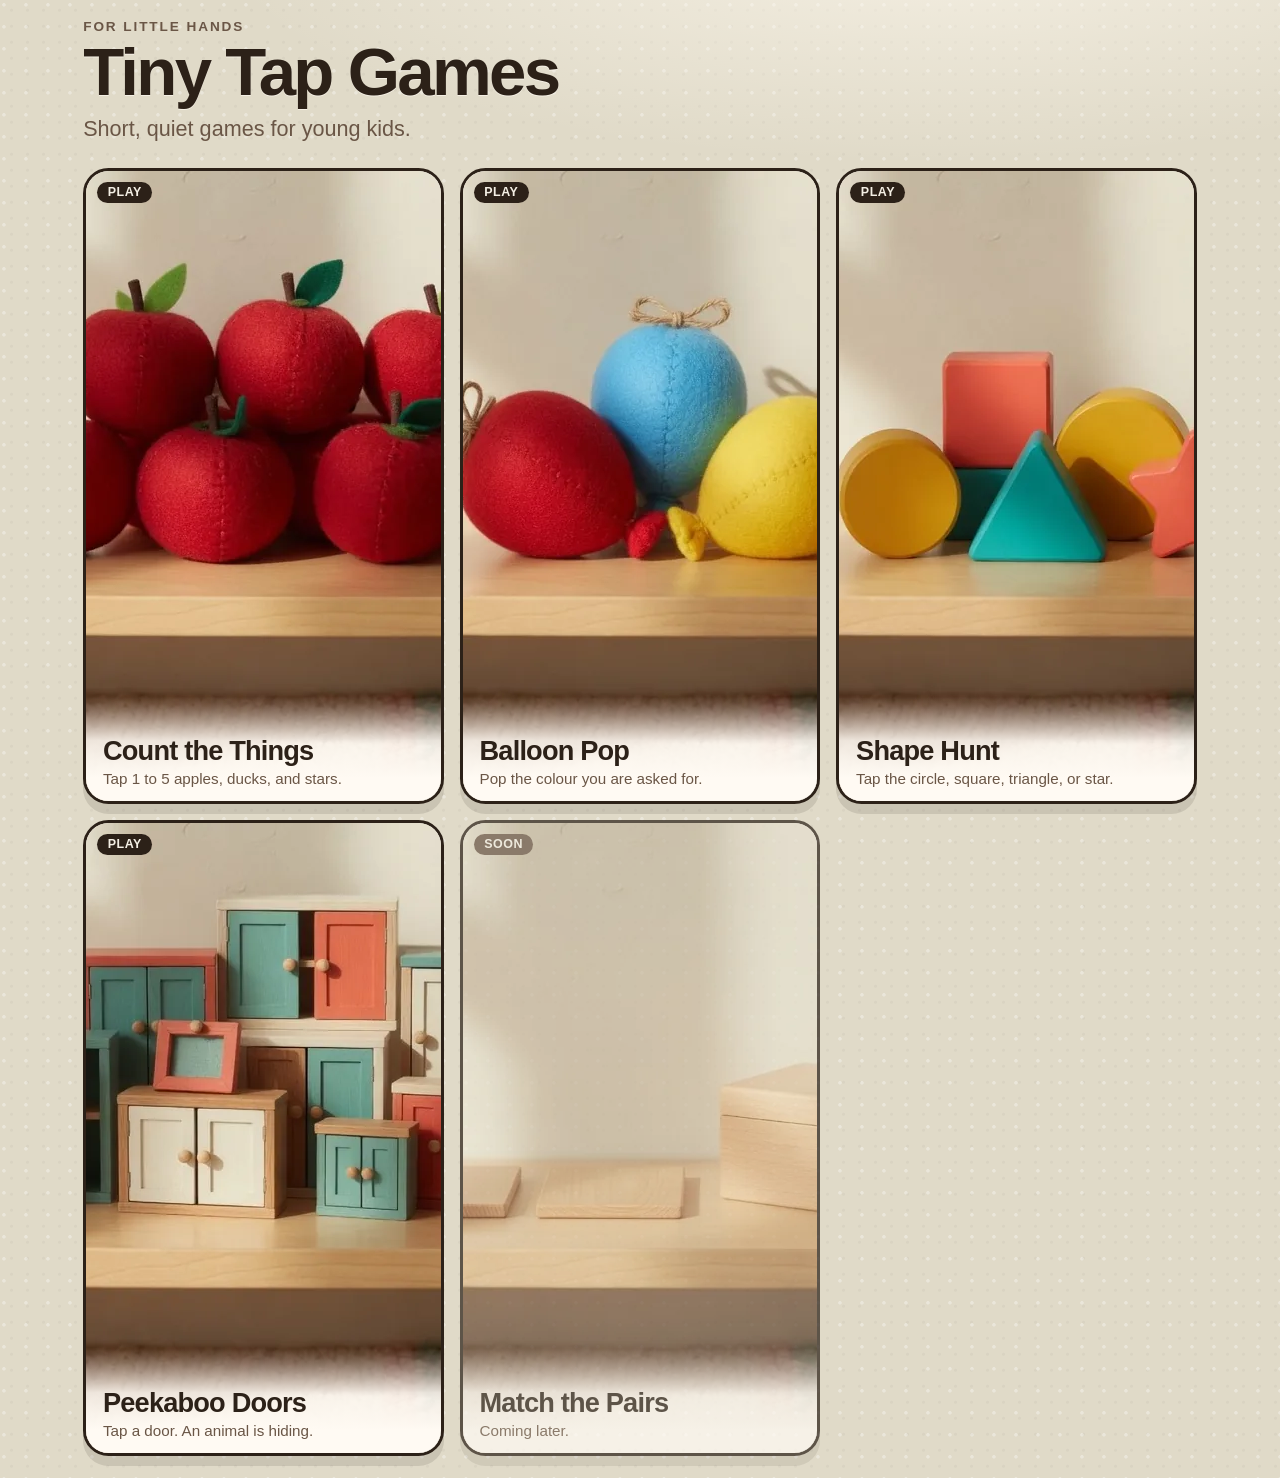
==== index.html @ 8a9aa714 "Give the home screen a felt-and-wood shelf look. Game cards use generated toy photos with HTML title" ====
<!DOCTYPE html>
<html lang="en">
  <head>
    <meta charset="utf-8" />
    <meta
      name="viewport"
      content="width=device-width, initial-scale=1, viewport-fit=cover"
    />
    <meta name="theme-color" content="#e25b3a" />
    <meta name="apple-mobile-web-app-capable" content="yes" />
    <meta name="mobile-web-app-capable" content="yes" />
    <meta name="apple-mobile-web-app-title" content="Tiny Tap" />
    <meta
      name="description"
      content="Tiny Tap Games: simple educational tap games for little hands."
    />
    <title>Tiny Tap Games</title>
    <link rel="icon" href="assets/favicon.svg" type="image/svg+xml" />
    <link rel="manifest" href="manifest.json" />
    <link rel="stylesheet" href="css/app.css" />
  </head>
  <body class="home">
    <main class="page">
      <header class="home-head">
        <p class="kicker">For little hands</p>
        <h1 class="site-title">Tiny Tap Games</h1>
        <p class="lede">
          Short, quiet games for young kids.
        </p>
      </header>

      <section class="shelf" aria-label="Games">
        <div class="game-grid">
          <a class="game-card playable" href="games/count/">
            <span class="badge">Play</span>
            <img class="card-photo" src="assets/home/count.webp" alt="" width="840" height="630" />
            <div class="card-copy">
              <h2>Count the Things</h2>
              <p>Tap 1 to 5 apples, ducks, and stars.</p>
            </div>
          </a>

          <a class="game-card playable" href="games/balloon/">
            <span class="badge">Play</span>
            <img class="card-photo" src="assets/home/balloon.webp" alt="" width="840" height="630" />
            <div class="card-copy">
              <h2>Balloon Pop</h2>
              <p>Pop the colour you are asked for.</p>
            </div>
          </a>

          <a class="game-card playable" href="games/shapes/">
            <span class="badge">Play</span>
            <img class="card-photo" src="assets/home/shapes.webp" alt="" width="840" height="630" />
            <div class="card-copy">
              <h2>Shape Hunt</h2>
              <p>Tap the circle, square, triangle, or star.</p>
            </div>
          </a>

          <a class="game-card playable" href="games/peekaboo/">
            <span class="badge">Play</span>
            <img class="card-photo" src="assets/home/peekaboo.webp" alt="" width="840" height="630" />
            <div class="card-copy">
              <h2>Peekaboo Doors</h2>
              <p>Tap a door. An animal is hiding.</p>
            </div>
          </a>

          <div class="game-card soon" aria-disabled="true">
            <span class="badge soon">Soon</span>
            <img class="card-photo" src="assets/home/match.webp" alt="" width="840" height="630" />
            <div class="card-copy">
              <h2>Match the Pairs</h2>
              <p>Coming later.</p>
            </div>
          </div>
        </div>
      </section>
    </main>
    <script src="js/tablet.js"></script>
  </body>
</html>
---- css/app.css ----
:root {
  --paper: #f4efe4;
  --paper-deep: #e7dcc8;
  --ink: #2c2118;
  --ink-soft: #6a5646;
  --brick: #e25b3a;
  --brick-deep: #c4472b;
  --teal: #1f9a8a;
  --mustard: #e8b931;
  --sky: #5ea9d6;
  --leaf: #6aab4d;
  --white: #fffaf3;
  --shadow: 0 10px 0 rgba(44, 33, 24, 0.12);
  --radius: 1.6rem;
  --tap: 7.5rem;
  --safe-top: env(safe-area-inset-top, 0px);
  --safe-right: env(safe-area-inset-right, 0px);
  --safe-bottom: env(safe-area-inset-bottom, 0px);
  --safe-left: env(safe-area-inset-left, 0px);
}

*,
*::before,
*::after {
  box-sizing: border-box;
}

html {
  height: 100%;
}

body {
  margin: 0;
  min-height: 100%;
  min-height: 100dvh;
  color: var(--ink);
  font-family: "Avenir Next", "Segoe UI Rounded", "Trebuchet MS", "Segoe UI", sans-serif;
  background-color: var(--paper);
  background-image:
    radial-gradient(circle at 18% 22%, rgba(255, 255, 255, 0.45) 0 1.5px, transparent 2.2px),
    radial-gradient(circle at 72% 64%, rgba(44, 33, 24, 0.045) 0 1.2px, transparent 2px);
  background-size: 22px 22px, 16px 16px;
  overflow-x: hidden;
  overflow-y: auto;
  -webkit-user-select: none;
  user-select: none;
  -webkit-tap-highlight-color: transparent;
  touch-action: manipulation;
  overscroll-behavior: none;
}

body:has(.game-shell) {
  height: 100%;
  overflow: hidden;
}

img,
svg {
  -webkit-user-drag: none;
  pointer-events: none;
}

a,
button {
  font: inherit;
  color: inherit;
  touch-action: manipulation;
}

.page {
  min-height: 100dvh;
  padding:
    calc(1.2rem + var(--safe-top))
    calc(1.2rem + var(--safe-right))
    calc(1.4rem + var(--safe-bottom))
    calc(1.2rem + var(--safe-left));
}

main.page {
  max-width: 72rem;
  margin: 0 auto;
}

.kicker {
  margin: 0;
  letter-spacing: 0.14em;
  text-transform: uppercase;
  font-size: 0.85rem;
  font-weight: 700;
  color: var(--ink-soft);
}

.site-title {
  margin: 0.35rem 0 0;
  font-size: clamp(2.2rem, 8vw, 4.2rem);
  line-height: 0.95;
  letter-spacing: -0.04em;
}

.lede {
  margin: 0.8rem 0 0;
  max-width: 28rem;
  font-size: clamp(1.05rem, 3vw, 1.35rem);
  color: var(--ink-soft);
}

.game-grid {
  display: grid;
  grid-template-columns: repeat(auto-fill, minmax(min(100%, 17.5rem), 1fr));
  gap: 1rem;
  margin-top: 1.6rem;
}

@media (min-width: 960px) {
  .game-grid {
    grid-template-columns: repeat(3, 1fr);
  }
}

.game-card {
  display: flex;
  flex-direction: column;
  min-height: 11.5rem;
  padding: 1.2rem;
  border: 3px solid var(--ink);
  border-radius: var(--radius);
  background: var(--white);
  box-shadow: var(--shadow);
  text-decoration: none;
}

.game-card-top {
  display: flex;
  align-items: flex-start;
  justify-content: space-between;
  gap: 0.75rem;
}

.game-card.playable {
  background: linear-gradient(180deg, #fffaf3 0%, #ffe7c2 100%);
}

.game-card.playable.sky-card {
  background: linear-gradient(180deg, #fffaf3 0%, #c5e9f8 100%);
}

.game-card.soon {
  opacity: 0.72;
}

.game-card h2 {
  margin: 0.4rem 0 0;
  font-size: 1.8rem;
  letter-spacing: -0.03em;
}

.game-card p {
  margin: 0.45rem 0 0;
  color: var(--ink-soft);
}

.badge {
  display: inline-flex;
  align-items: center;
  width: fit-content;
  padding: 0.2rem 0.65rem;
  border-radius: 999px;
  background: var(--ink);
  color: var(--paper);
  font-size: 0.78rem;
  font-weight: 800;
  letter-spacing: 0.04em;
  text-transform: uppercase;
}

.badge.soon {
  background: var(--ink-soft);
}

.thumb {
  width: 4.4rem;
  height: 4.4rem;
  margin-left: auto;
}

.game-shell {
  display: grid;
  grid-template-rows: auto minmax(0, 1fr);
  width: 100%;
  height: 100vh;
  height: 100dvh;
  max-height: 100dvh;
  overflow: hidden;
  gap: 0.6rem;
}

.topbar {
  display: flex;
  align-items: center;
  gap: 0.6rem;
  min-width: 0;
}

.icon-btn {
  display: grid;
  place-items: center;
  width: 3.2rem;
  height: 3.2rem;
  flex: 0 0 auto;
  border: 3px solid var(--ink);
  border-radius: 1.1rem;
  background: var(--white);
  box-shadow: 0 5px 0 rgba(44, 33, 24, 0.12);
  text-decoration: none;
}

@media (min-width: 640px) {
  .icon-btn {
    width: 3.4rem;
    height: 3.4rem;
  }
}

.prompt {
  flex: 1;
  min-width: 0;
}

.prompt h1 {
  margin: 0;
  font-size: clamp(1.15rem, 3.8vw, 2.2rem);
  line-height: 1.15;
}

.count-pill {
  display: grid;
  place-items: center;
  flex: 0 0 auto;
  min-width: 3.6rem;
  width: 3.6rem;
  height: 3.6rem;
  padding: 0;
  border: 3px solid var(--ink);
  border-radius: 1.15rem;
  background: var(--mustard);
  font-size: 1.8rem;
  font-weight: 800;
}

@media (min-width: 640px) {
  .count-pill {
    min-width: 4.2rem;
    width: 4.2rem;
    height: 4.2rem;
    border-radius: 1.3rem;
    font-size: 2.2rem;
  }
}

.playfield {
  position: relative;
  display: flex;
  flex-wrap: wrap;
  justify-content: center;
  align-content: center;
  align-items: center;
  gap: clamp(0.35rem, 2cqi, 1.4rem);
  min-height: 0;
  padding: clamp(0.45rem, 2cqi, 1rem);
  border: 3px dashed color-mix(in srgb, var(--ink) 45%, transparent);
  border-radius: calc(var(--radius) + 0.4rem);
  background:
    linear-gradient(180deg, color-mix(in srgb, var(--leaf) 18%, var(--paper)) 0%, var(--paper-deep) 100%);
  overflow: hidden;
  container-type: size;
}

.item {
  position: relative;
  width: min(11.5rem, 42vw, 30vh);
  height: min(11.5rem, 42vw, 30vh);
  flex: 0 0 auto;
  border: 0;
  padding: 0;
  background: transparent;
  filter: drop-shadow(0 8px 0 rgba(44, 33, 24, 0.08));
  transform: rotate(var(--tilt, 0deg));
  transition: transform 140ms ease;
}

.item:active {
  transform: rotate(var(--tilt, 0deg)) scale(0.92);
}

@supports (width: 1cqi) {
  .item {
    width: min(12rem, 46cqi, 46cqb);
    height: min(12rem, 46cqi, 46cqb);
  }

  .playfield[data-count="3"] .item {
    width: min(10.5rem, 30cqi, 42cqb);
    height: min(10.5rem, 30cqi, 42cqb);
  }

  .playfield[data-count="4"] .item {
    width: min(10rem, 40cqi, 42cqb);
    height: min(10rem, 40cqi, 42cqb);
  }

  .playfield[data-count="5"] .item {
    width: min(9rem, 36cqi, 28cqb);
    height: min(9rem, 36cqi, 28cqb);
  }
}

.item.counted {
  cursor: default;
}

.item .art {
  width: 100%;
  height: 100%;
}

.item .num {
  position: absolute;
  right: -0.15rem;
  top: -0.2rem;
  display: grid;
  place-items: center;
  width: 2.1rem;
  height: 2.1rem;
  border: 3px solid var(--ink);
  border-radius: 50%;
  background: var(--mustard);
  font-size: 1.15rem;
  font-weight: 800;
  opacity: 0;
  transform: scale(0.4);
}

.item.counted .num {
  opacity: 1;
  transform: scale(1);
  transition: transform 180ms cubic-bezier(0.2, 1.4, 0.3, 1);
}

.item.pop .art {
  animation: pop 420ms cubic-bezier(0.2, 1.4, 0.3, 1);
}

@keyframes pop {
  0% { transform: scale(1); }
  35% { transform: scale(1.18) rotate(-6deg); }
  100% { transform: scale(1) rotate(0deg); }
}

.celebrate {
  position: absolute;
  inset: 0;
  z-index: 3;
  display: none;
  place-items: center;
  padding: clamp(0.4rem, 2cqi, 1rem);
  background: color-mix(in srgb, var(--paper) 82%, transparent);
  backdrop-filter: blur(4px);
}

.celebrate.show {
  display: grid;
}

.celebrate-card {
  display: grid;
  justify-items: center;
  gap: 0.15rem;
  width: min(22rem, 92%);
  max-height: 96%;
  padding: clamp(0.7rem, 2.4vh, 1.4rem) 1rem 1rem;
  overflow: auto;
  border: 3px solid var(--ink);
  border-radius: var(--radius);
  background: var(--white);
  box-shadow: var(--shadow);
  text-align: center;
}

.celebrate-card .giant {
  font-size: clamp(3.2rem, 18vh, 8rem);
  line-height: 0.85;
  letter-spacing: -0.06em;
}

.celebrate-card .word {
  font-size: clamp(1.35rem, 5vh, 2.6rem);
  text-transform: uppercase;
  letter-spacing: 0.08em;
  color: var(--brick);
}

.celebrate-card .caption {
  margin: 0.25rem 0 0.7rem;
  color: var(--ink-soft);
  font-size: clamp(0.95rem, 2.4vh, 1.15rem);
}

.next-btn {
  width: 100%;
  min-height: 3.2rem;
  border: 3px solid var(--ink);
  border-radius: 1.2rem;
  background: var(--teal);
  color: var(--white);
  font-size: 1.35rem;
  font-weight: 800;
  box-shadow: 0 6px 0 var(--ink);
}

.next-btn:active {
  transform: translateY(3px);
  box-shadow: 0 3px 0 var(--ink);
}

.visually-hidden {
  position: absolute;
  width: 1px;
  height: 1px;
  overflow: hidden;
  clip: rect(0 0 0 0);
}

.playfield.sky {
  background: linear-gradient(180deg, #9fd6f0 0%, #e7f3b8 100%);
  border-style: solid;
  border-color: color-mix(in srgb, var(--ink) 28%, transparent);
}

.color-word {
  color: var(--prompt-color, var(--brick));
}

.swatch-pill {
  background: var(--pill, var(--mustard));
  color: var(--pill-ink, var(--ink));
}

.balloon {
  position: absolute;
  left: var(--x);
  bottom: var(--y);
  z-index: 1;
  width: min(7.8rem, 28vw, 26vh);
  height: min(10.6rem, 38vw, 36vh);
  border: 0;
  padding: 0;
  background: transparent;
  filter: drop-shadow(0 10px 0 rgba(44, 33, 24, 0.08));
  animation: bob var(--bob, 3.6s) ease-in-out infinite;
  transform-origin: 50% 80%;
}

@supports (width: 1cqi) {
  .balloon {
    width: min(8.2rem, 26cqi, 34cqb);
    height: min(11rem, 34cqi, 46cqb);
  }
}

.balloon .art {
  width: 100%;
  height: 100%;
}

.balloon.wobble {
  animation: wobble 420ms ease;
}

.balloon.burst {
  pointer-events: none;
  animation: burst 380ms ease-out forwards;
}

@keyframes bob {
  0%,
  100% { transform: translate(0, 0) rotate(var(--tilt, 0deg)); }
  50% { transform: translate(var(--drift, 8px), -16px) rotate(calc(var(--tilt, 0deg) + 5deg)); }
}

@keyframes wobble {
  0%,
  100% { transform: translateX(0) rotate(var(--tilt, 0deg)); }
  25% { transform: translateX(-10px) rotate(-8deg); }
  75% { transform: translateX(10px) rotate(8deg); }
}

@keyframes burst {
  0% { transform: scale(1) rotate(var(--tilt, 0deg)); opacity: 1; }
  35% { transform: scale(1.22) rotate(var(--tilt, 0deg)); opacity: 1; }
  100% { transform: scale(0.15) rotate(18deg); opacity: 0; }
}

.giant-balloon {
  width: min(8.5rem, 28vw, 18vh);
  height: min(11rem, 36vw, 24vh);
}

.giant-balloon .art {
  width: 100%;
  height: 100%;
}

@media (min-width: 800px) and (min-height: 560px) {
  .balloon {
    width: min(9.2rem, 18vw, 32vh);
    height: min(12.4rem, 24vw, 42vh);
  }
}

@media (max-width: 720px), (max-height: 520px) {
  .playfield.sky {
    display: flex;
  }

  .balloon {
    position: relative;
    left: auto;
    bottom: auto;
    width: min(6.4rem, 28vw, 34vh);
    height: min(8.6rem, 38vw, 46vh);
  }

  @supports (width: 1cqi) {
    .balloon {
      width: min(6.8rem, 28cqi, 36cqb);
      height: min(9.2rem, 38cqi, 48cqb);
    }
  }
}

.game-card.playable.shape-card {
  background: linear-gradient(180deg, #fffaf3 0%, #e4d7f4 100%);
}

.game-card.playable.peek-card {
  background: linear-gradient(180deg, #fffaf3 0%, #f8d5c4 100%);
}

.swatch-pill .art {
  width: 2.2rem;
  height: 2.2rem;
}

@media (min-width: 640px) {
  .swatch-pill .art {
    width: 3.1rem;
    height: 3.1rem;
  }
}

.item.wobble {
  animation: wobble 420ms ease;
}

.item.found .art {
  animation: pop 420ms cubic-bezier(0.2, 1.4, 0.3, 1);
}

.giant-shape {
  width: min(8.5rem, 28vw, 18vh);
  height: min(8.5rem, 28vw, 18vh);
}

.giant-shape .art {
  width: 100%;
  height: 100%;
}

.playfield.room {
  background:
    linear-gradient(180deg, #f3c9a4 0 58%, #c9966c 58% 100%);
  border-style: solid;
  border-color: color-mix(in srgb, var(--ink) 28%, transparent);
  align-content: stretch;
}

.door-row {
  display: flex;
  justify-content: center;
  align-items: flex-end;
  gap: clamp(0.4rem, 2cqi, 1.4rem);
  width: 100%;
  height: 100%;
  min-height: 0;
  padding: 3% 2% 5%;
}

.door {
  position: relative;
  flex: 1 1 0;
  min-width: 4.5rem;
  max-width: 12.5rem;
  width: auto;
  height: auto;
  max-height: 100%;
  aspect-ratio: 2 / 4.2;
  padding: 0.45rem 0.45rem 0.3rem;
  border: 3px solid var(--ink);
  border-radius: 1.1rem 1.1rem 0.45rem 0.45rem;
  background: #8a4b2a;
  box-shadow: 0 8px 0 rgba(44, 33, 24, 0.12);
  perspective: 800px;
}

.door-inside {
  display: grid;
  place-items: center;
  align-content: center;
  gap: 0.15rem;
  height: 100%;
  border-radius: 0.7rem;
  background: #f4efe4;
}

.door-inside .art {
  width: 84%;
  height: 64%;
}

.door-name {
  font-size: clamp(0.72rem, 2.4cqi, 1.25rem);
  font-weight: 800;
  letter-spacing: 0.04em;
  text-transform: uppercase;
  opacity: 0;
}

.door.open .door-name {
  opacity: 1;
}

.door-panel {
  position: absolute;
  inset: 0.45rem 0.45rem 0.3rem;
  transform-origin: left center;
  transition: transform 480ms ease;
  border-radius: 0.7rem;
  overflow: hidden;
  background:
    linear-gradient(#d08954, #d08954) 50% 20% / 72% 34% no-repeat,
    linear-gradient(#d08954, #d08954) 50% 78% / 72% 34% no-repeat,
    #c47a48;
}

.door-knob {
  position: absolute;
  top: 50%;
  right: 12%;
  width: clamp(0.9rem, 18%, 1.5rem);
  aspect-ratio: 1;
  translate: 0 -50%;
  border-radius: 50%;
  background: #e8b931;
  border: 3px solid var(--ink);
}

.door.open .door-panel {
  transform: rotateY(-108deg);
}

.door.open .door-inside .art {
  animation: pop 480ms cubic-bezier(0.2, 1.4, 0.3, 1);
}

.door.wiggle .door-inside .art {
  animation: pop 360ms cubic-bezier(0.2, 1.4, 0.3, 1);
}

.peek-row {
  display: flex;
  justify-content: center;
  gap: 0.35rem;
}

.peek-row .art {
  width: 3.4rem;
  height: 3.4rem;
}

@media (max-height: 500px) {
  .kicker {
    display: none;
  }

  .game-shell {
    gap: 0.3rem;
  }

  .page.game-shell {
    padding-top: calc(0.4rem + var(--safe-top));
    padding-right: calc(0.7rem + var(--safe-right));
    padding-bottom: calc(0.4rem + var(--safe-bottom));
    padding-left: calc(0.7rem + var(--safe-left));
  }

  .icon-btn,
  .count-pill {
    width: 44px;
    height: 44px;
    min-width: 44px;
    border-radius: 0.9rem;
    font-size: 1.35rem;
  }

  .door {
    height: 100%;
    width: auto;
    flex: 0 1 auto;
    aspect-ratio: 2 / 3.4;
  }

  .site-title {
    font-size: clamp(1.7rem, 7vw, 2.8rem);
  }

  .next-btn {
    min-height: 2.7rem;
    font-size: 1.15rem;
  }

  .door-row {
    padding: 2% 1% 3%;
    gap: 0.4rem;
  }
}

body.home {
  background-color: #e0dac8;
  background-image:
    radial-gradient(ellipse 90% 42% at 72% -8%, rgba(255, 250, 240, 0.7), transparent 62%),
    radial-gradient(circle at 18% 22%, rgba(255, 255, 255, 0.32) 0 1.4px, transparent 2.1px),
    radial-gradient(circle at 72% 64%, rgba(44, 33, 24, 0.035) 0 1.1px, transparent 2px);
  background-size: auto, 22px 22px, 16px 16px;
  background-repeat: no-repeat, repeat, repeat;
  background-position: top center, 0 0, 0 0;
}

.home-head {
  max-width: 34rem;
}

body.home .site-title {
  text-shadow: 0 1px 0 rgba(255, 250, 243, 0.65);
}

.shelf {
  margin-top: 1.6rem;
}

body.home .game-grid {
  margin-top: 0;
}

body.home .game-card {
  position: relative;
  min-height: 0;
  padding: 0;
  overflow: hidden;
  background: var(--white);
}

body.home .game-card.playable,
body.home .game-card.playable.sky-card,
body.home .game-card.playable.shape-card,
body.home .game-card.playable.peek-card {
  background: var(--white);
}

body.home .game-card .badge {
  position: absolute;
  top: 0.7rem;
  left: 0.7rem;
  z-index: 2;
}

.card-photo {
  display: block;
  width: 100%;
  aspect-ratio: 4 / 3;
  object-fit: cover;
  object-position: center 38%;
}

.card-copy {
  position: absolute;
  right: 0;
  bottom: 0;
  left: 0;
  z-index: 1;
  padding: 2.4rem 1.05rem 0.85rem;
  background: linear-gradient(
    180deg,
    transparent 0%,
    rgba(255, 250, 243, 0.88) 42%,
    #fffaf3 78%
  );
}

body.home .game-card h2 {
  margin: 0;
  font-size: clamp(1.35rem, 3.4vw, 1.7rem);
}

body.home .game-card p {
  margin: 0.2rem 0 0;
  font-size: 0.95rem;
}

@media (max-height: 720px) {
  .card-photo {
    aspect-ratio: 16 / 10;
  }

  body.home .game-card p {
    display: none;
  }
}

body.home .game-card.playable:active {
  transform: translateY(3px);
  box-shadow: 0 6px 0 rgba(44, 33, 24, 0.12);
}

@media (prefers-reduced-motion: reduce) {
  .item.pop .art,
  .item .num,
  .item.found .art,
  .balloon,
  .door-panel,
  .door.open .door-inside .art,
  .door.wiggle .door-inside .art {
    animation: none;
    transition: none;
  }
}
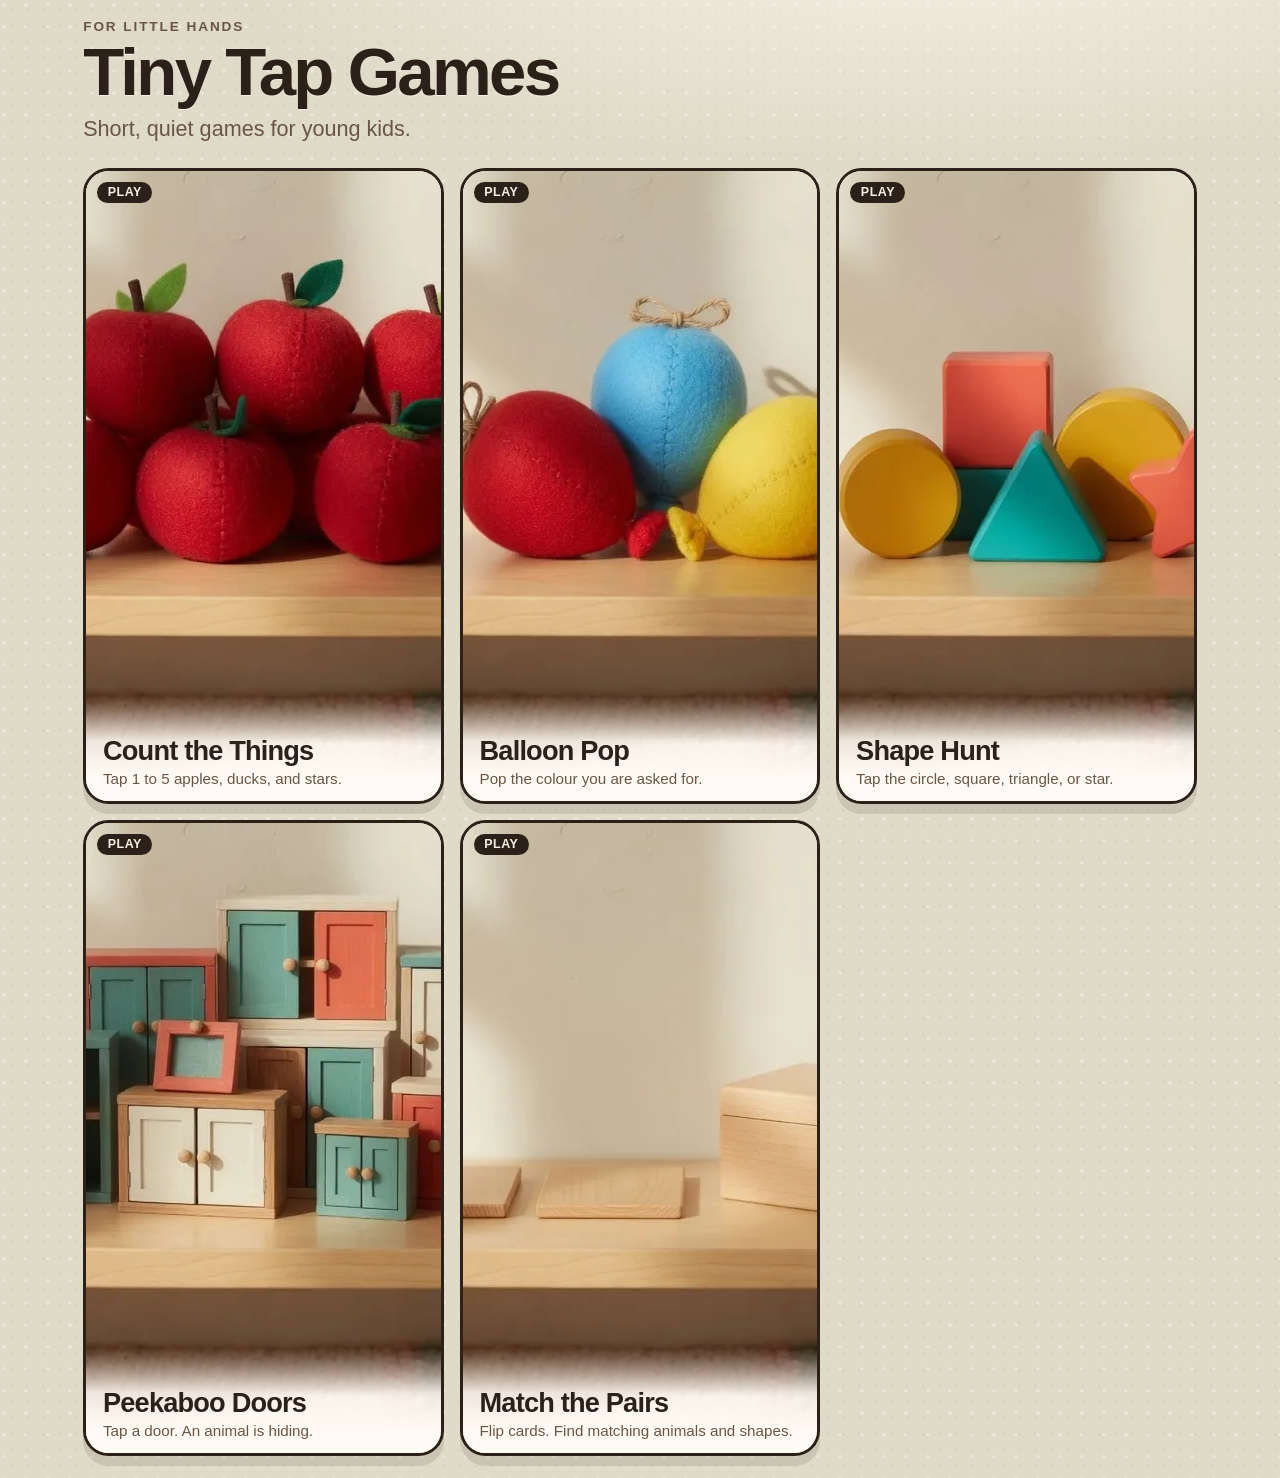
==== commit d121a7f7: "Add Match the Pairs memory game Classic toddler memory match with 4 pairs (8 large cards): animals (" ====
--- a/index.html
+++ b/index.html
@@ -67,14 +67,14 @@
             </div>
           </a>
 
-          <div class="game-card soon" aria-disabled="true">
-            <span class="badge soon">Soon</span>
+          <a class="game-card playable" href="games/match/">
+            <span class="badge">Play</span>
             <img class="card-photo" src="assets/home/match.webp" alt="" width="840" height="630" />
             <div class="card-copy">
               <h2>Match the Pairs</h2>
-              <p>Coming later.</p>
+              <p>Flip cards. Find matching animals and shapes.</p>
             </div>
-          </div>
+          </a>
         </div>
       </section>
     </main>
--- a/css/app.css
+++ b/css/app.css
@@ -831,6 +831,103 @@
   box-shadow: 0 6px 0 rgba(44, 33, 24, 0.12);
 }
 
+
+/* Match the Pairs */
+.playfield.match-board {
+  align-content: center;
+  justify-content: center;
+  padding: clamp(0.5rem, 2cqi, 1.1rem);
+}
+
+.match-grid {
+  display: grid;
+  grid-template-columns: repeat(4, minmax(0, 1fr));
+  gap: clamp(0.4rem, 1.8cqi, 1rem);
+  width: min(100%, 44rem);
+  max-height: 100%;
+  align-content: center;
+}
+
+.match-card {
+  position: relative;
+  aspect-ratio: 1;
+  width: 100%;
+  min-width: 0;
+  min-height: 0;
+  padding: 0;
+  border: 0;
+  background: transparent;
+  perspective: 900px;
+  -webkit-tap-highlight-color: transparent;
+}
+
+.match-face {
+  position: absolute;
+  inset: 0;
+  display: grid;
+  place-items: center;
+  border: 3px solid var(--ink);
+  border-radius: 1.15rem;
+  backface-visibility: hidden;
+  -webkit-backface-visibility: hidden;
+  transition: transform 360ms ease;
+  box-shadow: 0 6px 0 rgba(44, 33, 24, 0.1);
+}
+
+.match-front {
+  background: var(--white);
+  transform: rotateY(180deg);
+  padding: 10%;
+}
+
+.match-back {
+  background: var(--teal);
+  transform: rotateY(0deg);
+}
+
+.match-front .art,
+.match-back .art {
+  width: 100%;
+  height: 100%;
+}
+
+.match-card.flipped .match-front,
+.match-card.matched .match-front {
+  transform: rotateY(0deg);
+}
+
+.match-card.flipped .match-back,
+.match-card.matched .match-back {
+  transform: rotateY(-180deg);
+}
+
+.match-card.matched .match-front {
+  background: color-mix(in srgb, var(--mustard) 28%, var(--white));
+  box-shadow: 0 6px 0 rgba(44, 33, 24, 0.08);
+}
+
+.match-card.matched .match-front .art {
+  animation: pop 420ms cubic-bezier(0.2, 1.4, 0.3, 1);
+}
+
+@media (max-width: 520px) {
+  .match-grid {
+    grid-template-columns: repeat(2, minmax(0, 1fr));
+    width: min(100%, 22rem);
+  }
+}
+
+@media (max-height: 500px) {
+  .match-grid {
+    gap: 0.35rem;
+  }
+
+  .match-face {
+    border-width: 2px;
+    border-radius: 0.85rem;
+  }
+}
+
 @media (prefers-reduced-motion: reduce) {
   .item.pop .art,
   .item .num,
@@ -838,7 +935,9 @@
   .balloon,
   .door-panel,
   .door.open .door-inside .art,
-  .door.wiggle .door-inside .art {
+  .door.wiggle .door-inside .art,
+  .match-face,
+  .match-card.matched .match-front .art {
     animation: none;
     transition: none;
   }
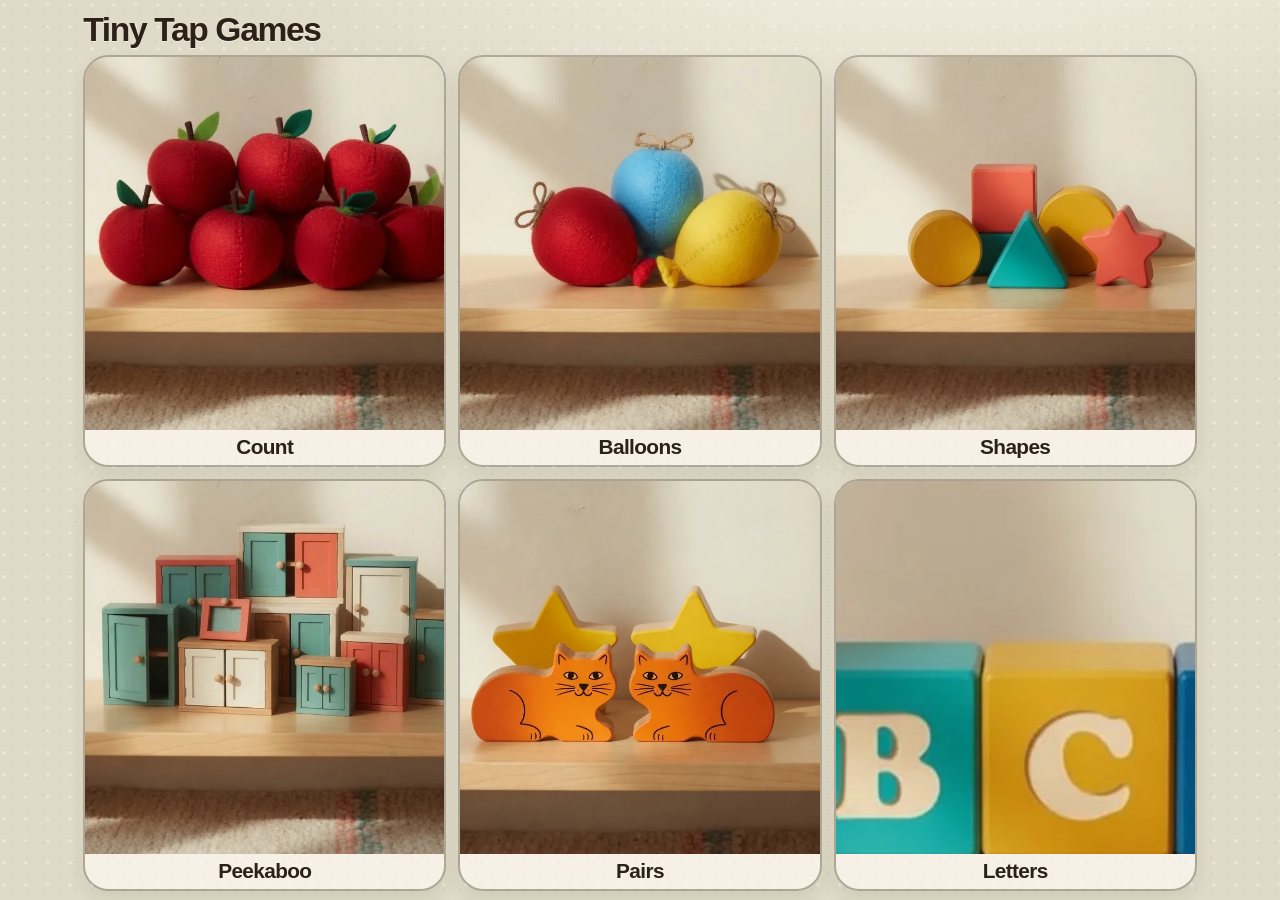
==== commit deb0e9be: "Add Letter Hunt and simplify the home menu. New tap-the-letter game with Australian speech. The menu" ====
--- a/index.html
+++ b/index.html
@@ -31,49 +31,34 @@
 
       <section class="shelf" aria-label="Games">
         <div class="game-grid">
-          <a class="game-card playable" href="games/count/">
-            <span class="badge">Play</span>
+          <a class="game-card playable" href="games/count/" aria-label="Count the Things">
             <img class="card-photo" src="assets/home/count.webp" alt="" width="840" height="630" />
-            <div class="card-copy">
-              <h2>Count the Things</h2>
-              <p>Tap 1 to 5 apples, ducks, and stars.</p>
-            </div>
+            <h2>Count</h2>
           </a>
 
-          <a class="game-card playable" href="games/balloon/">
-            <span class="badge">Play</span>
+          <a class="game-card playable" href="games/balloon/" aria-label="Balloon Pop">
             <img class="card-photo" src="assets/home/balloon.webp" alt="" width="840" height="630" />
-            <div class="card-copy">
-              <h2>Balloon Pop</h2>
-              <p>Pop the colour you are asked for.</p>
-            </div>
+            <h2>Balloons</h2>
           </a>
 
-          <a class="game-card playable" href="games/shapes/">
-            <span class="badge">Play</span>
+          <a class="game-card playable" href="games/shapes/" aria-label="Shape Hunt">
             <img class="card-photo" src="assets/home/shapes.webp" alt="" width="840" height="630" />
-            <div class="card-copy">
-              <h2>Shape Hunt</h2>
-              <p>Tap the circle, square, triangle, or star.</p>
-            </div>
+            <h2>Shapes</h2>
           </a>
 
-          <a class="game-card playable" href="games/peekaboo/">
-            <span class="badge">Play</span>
+          <a class="game-card playable" href="games/peekaboo/" aria-label="Peekaboo Doors">
             <img class="card-photo" src="assets/home/peekaboo.webp" alt="" width="840" height="630" />
-            <div class="card-copy">
-              <h2>Peekaboo Doors</h2>
-              <p>Tap a door. An animal is hiding.</p>
-            </div>
+            <h2>Peekaboo</h2>
           </a>
 
-          <a class="game-card playable" href="games/match/">
-            <span class="badge">Play</span>
-            <img class="card-photo" src="assets/home/match.webp" alt="" width="840" height="630" />
-            <div class="card-copy">
-              <h2>Match the Pairs</h2>
-              <p>Flip cards. Find matching animals and shapes.</p>
-            </div>
+          <a class="game-card playable" href="games/match/" aria-label="Match the Pairs">
+            <img class="card-photo match-photo" src="assets/home/match.webp" alt="" width="960" height="720" />
+            <h2>Pairs</h2>
+          </a>
+
+          <a class="game-card playable" href="games/letters/" aria-label="Letter Hunt">
+            <img class="card-photo letters-photo" src="assets/home/letters.webp" alt="" width="400" height="300" />
+            <h2>Letters</h2>
           </a>
         </div>
       </section>
--- a/css/app.css
+++ b/css/app.css
@@ -106,12 +106,18 @@
 
 .game-grid {
   display: grid;
-  grid-template-columns: repeat(auto-fill, minmax(min(100%, 17.5rem), 1fr));
-  gap: 1rem;
+  grid-template-columns: 1fr;
+  gap: 0.75rem;
   margin-top: 1.6rem;
 }
 
-@media (min-width: 960px) {
+@media (min-width: 560px) {
+  .game-grid {
+    grid-template-columns: repeat(2, 1fr);
+  }
+}
+
+@media (min-width: 900px) {
   .game-grid {
     grid-template-columns: repeat(3, 1fr);
   }
@@ -214,21 +220,67 @@
   text-decoration: none;
 }
 
+.sound-btn {
+  width: 3.2rem;
+  height: 3.2rem;
+  color: var(--ink);
+  background: var(--white);
+}
+
+.sound-btn svg {
+  display: block;
+  width: 1.9rem;
+  height: 1.9rem;
+}
+
+.sound-btn .sound-slash {
+  opacity: 0;
+}
+
+.sound-btn[aria-pressed="true"] {
+  color: var(--paper);
+  background: var(--ink);
+  box-shadow: 0 5px 0 #1a140f;
+}
+
+.sound-btn[aria-pressed="true"] .sound-waves {
+  opacity: 0;
+}
+
+.sound-btn[aria-pressed="true"] .sound-slash {
+  opacity: 1;
+}
+
 @media (min-width: 640px) {
   .icon-btn {
     width: 3.4rem;
     height: 3.4rem;
   }
+
+  .sound-btn {
+    width: 3.4rem;
+    height: 3.4rem;
+  }
+
+  .sound-btn svg {
+    width: 1.85rem;
+    height: 1.85rem;
+  }
 }
 
 .prompt {
   flex: 1;
   min-width: 0;
+  cursor: pointer;
+}
+
+.game-shell .kicker {
+  display: none;
 }
 
 .prompt h1 {
   margin: 0;
-  font-size: clamp(1.15rem, 3.8vw, 2.2rem);
+  font-size: clamp(1.35rem, 4.6vw, 2.45rem);
   line-height: 1.15;
 }
 
@@ -576,6 +628,10 @@
   height: 100%;
 }
 
+.letter-tile text {
+  font-family: "Avenir Next", "Segoe UI Rounded", "Trebuchet MS", "Segoe UI", sans-serif;
+}
+
 .playfield.room {
   background:
     linear-gradient(180deg, #f3c9a4 0 58%, #c9966c 58% 100%);
@@ -712,6 +768,11 @@
     font-size: 1.35rem;
   }
 
+  .sound-btn svg {
+    width: 1.45rem;
+    height: 1.45rem;
+  }
+
   .door {
     height: 100%;
     width: auto;
@@ -761,26 +822,27 @@
   margin-top: 0;
 }
 
+body.home .page {
+  display: flex;
+  flex-direction: column;
+  min-height: 100dvh;
+}
+
 body.home .game-card {
-  position: relative;
   min-height: 0;
   padding: 0;
   overflow: hidden;
-  background: var(--white);
+  background: transparent;
+  border-width: 2px;
+  border-color: rgba(44, 33, 24, 0.28);
+  box-shadow: 0 8px 18px rgba(44, 33, 24, 0.08);
 }
 
 body.home .game-card.playable,
 body.home .game-card.playable.sky-card,
 body.home .game-card.playable.shape-card,
 body.home .game-card.playable.peek-card {
-  background: var(--white);
-}
-
-body.home .game-card .badge {
-  position: absolute;
-  top: 0.7rem;
-  left: 0.7rem;
-  z-index: 2;
+  background: transparent;
 }
 
 .card-photo {
@@ -788,47 +850,89 @@
   width: 100%;
   aspect-ratio: 4 / 3;
   object-fit: cover;
-  object-position: center 38%;
-}
-
-.card-copy {
-  position: absolute;
-  right: 0;
-  bottom: 0;
-  left: 0;
-  z-index: 1;
-  padding: 2.4rem 1.05rem 0.85rem;
-  background: linear-gradient(
-    180deg,
-    transparent 0%,
-    rgba(255, 250, 243, 0.88) 42%,
-    #fffaf3 78%
-  );
+  object-position: center 42%;
+}
+
+.match-photo {
+  object-position: center 48%;
+}
+
+.letters-photo {
+  object-position: center 55%;
 }
 
 body.home .game-card h2 {
   margin: 0;
-  font-size: clamp(1.35rem, 3.4vw, 1.7rem);
-}
-
-body.home .game-card p {
-  margin: 0.2rem 0 0;
-  font-size: 0.95rem;
-}
-
-@media (max-height: 720px) {
+  padding: 0.5rem 0.35rem 0.55rem;
+  font-size: clamp(1.2rem, 2.8vw, 1.45rem);
+  text-align: center;
+  background: rgba(255, 250, 243, 0.72);
+}
+
+@media (max-height: 1100px) {
+  body.home .kicker,
+  body.home .lede {
+    display: none;
+  }
+
+  body.home .site-title {
+    font-size: clamp(1.45rem, 4vw, 2.1rem);
+  }
+
+  .shelf {
+    margin-top: 0.55rem;
+  }
+
+  body.home .game-card h2 {
+    padding: 0.32rem 0.25rem 0.38rem;
+    font-size: clamp(1.05rem, 2.4vw, 1.3rem);
+  }
+}
+
+@media (min-width: 560px) and (max-height: 1100px) {
+  body.home .page {
+    height: 100dvh;
+    min-height: 100dvh;
+    overflow: hidden;
+    padding-top: calc(0.55rem + var(--safe-top));
+    padding-bottom: calc(0.55rem + var(--safe-bottom));
+  }
+
+  .shelf {
+    flex: 1;
+    min-height: 0;
+    display: flex;
+  }
+
+  body.home .game-grid {
+    flex: 1;
+    min-height: 0;
+    grid-template-rows: 1fr 1fr 1fr;
+  }
+
+  body.home .game-card {
+    height: 100%;
+    display: flex;
+    flex-direction: column;
+  }
+
   .card-photo {
-    aspect-ratio: 16 / 10;
-  }
-
-  body.home .game-card p {
-    display: none;
+    flex: 1;
+    min-height: 0;
+    height: auto;
+    aspect-ratio: auto;
+  }
+}
+
+@media (min-width: 900px) and (max-height: 1100px) {
+  body.home .game-grid {
+    grid-template-rows: 1fr 1fr;
   }
 }
 
 body.home .game-card.playable:active {
-  transform: translateY(3px);
-  box-shadow: 0 6px 0 rgba(44, 33, 24, 0.12);
+  transform: translateY(2px);
+  box-shadow: 0 4px 10px rgba(44, 33, 24, 0.1);
 }
 
 
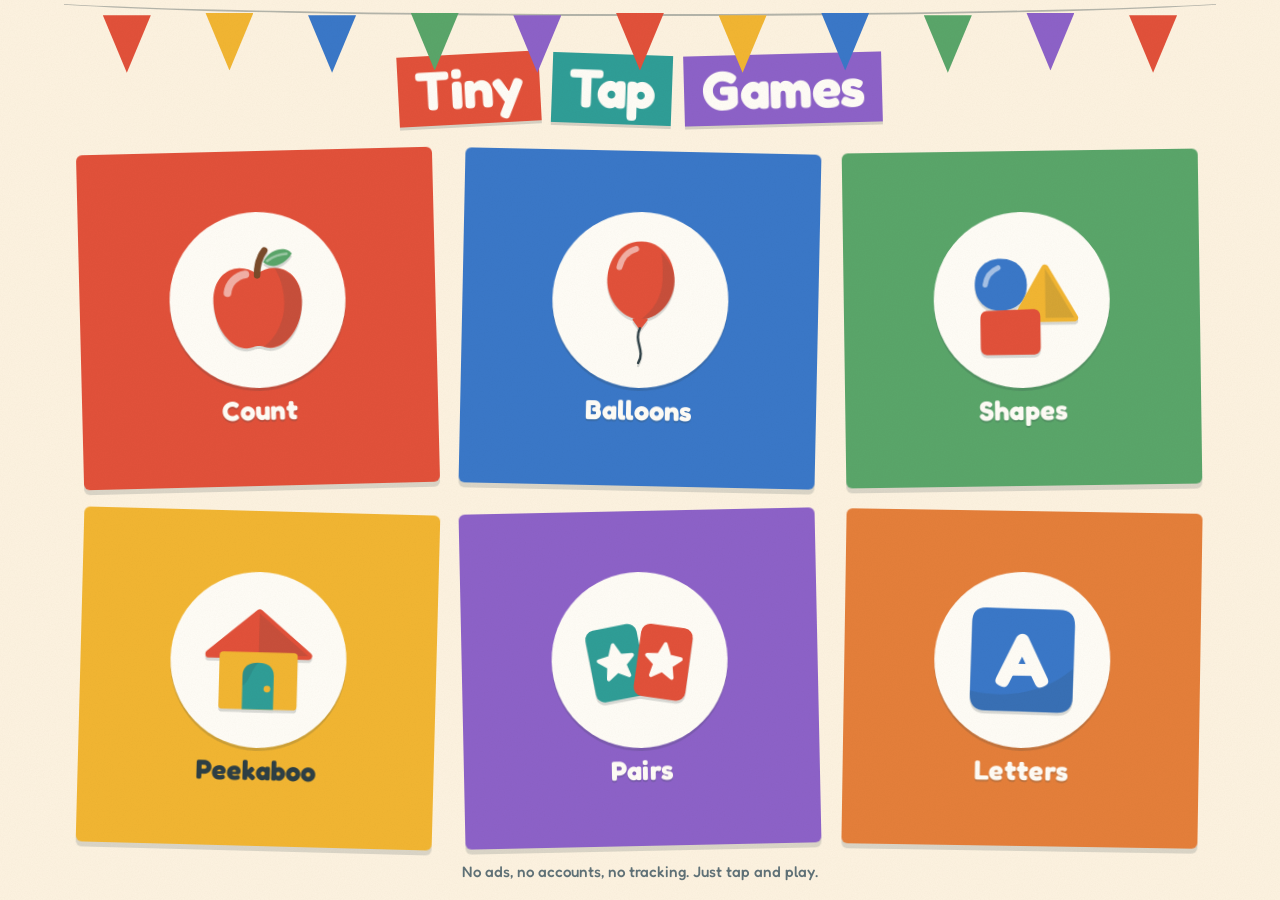
==== commit 8f2b9621: "Redesign every screen in a paper cut-out storybook style. All characters and pieces are redrawn once" ====
--- a/index.html
+++ b/index.html
@@ -6,7 +6,7 @@
       name="viewport"
       content="width=device-width, initial-scale=1, viewport-fit=cover"
     />
-    <meta name="theme-color" content="#e25b3a" />
+    <meta name="theme-color" content="#fdf3e1" />
     <meta name="apple-mobile-web-app-capable" content="yes" />
     <meta name="mobile-web-app-capable" content="yes" />
     <meta name="apple-mobile-web-app-title" content="Tiny Tap" />
@@ -17,52 +17,54 @@
     <title>Tiny Tap Games</title>
     <link rel="icon" href="assets/favicon.svg" type="image/svg+xml" />
     <link rel="manifest" href="manifest.json" />
+    <link rel="preload" href="assets/fonts/fredoka-latin.woff2" as="font" type="font/woff2" crossorigin />
     <link rel="stylesheet" href="css/app.css" />
   </head>
   <body class="home">
-    <main class="page">
-      <header class="home-head">
-        <p class="kicker">For little hands</p>
-        <h1 class="site-title">Tiny Tap Games</h1>
-        <p class="lede">
-          Short, quiet games for young kids.
-        </p>
-      </header>
+    <main class="home-page">
+      <div class="bunting" aria-hidden="true"><i></i><i></i><i></i><i></i><i></i><i></i><i></i><i></i><i></i><i></i><i></i></div>
 
-      <section class="shelf" aria-label="Games">
-        <div class="game-grid">
-          <a class="game-card playable" href="games/count/" aria-label="Count the Things">
-            <img class="card-photo" src="assets/home/count.webp" alt="" width="840" height="630" />
-            <h2>Count</h2>
-          </a>
+      <h1 class="site-title"><span>Tiny</span> <span>Tap</span> <span>Games</span></h1>
 
-          <a class="game-card playable" href="games/balloon/" aria-label="Balloon Pop">
-            <img class="card-photo" src="assets/home/balloon.webp" alt="" width="840" height="630" />
-            <h2>Balloons</h2>
-          </a>
+      <nav class="game-grid" aria-label="Games">
+        <a class="game-card" href="games/count/" aria-label="Count the Things">
+          <span class="card-art" data-art="apple"></span>
+          <span class="card-name">Count</span>
+        </a>
+        <a class="game-card" href="games/balloon/" aria-label="Balloon Pop">
+          <span class="card-art" data-art="balloon" data-color="red"></span>
+          <span class="card-name">Balloons</span>
+        </a>
+        <a class="game-card" href="games/shapes/" aria-label="Shape Hunt">
+          <span class="card-art" data-art="shapesTrio"></span>
+          <span class="card-name">Shapes</span>
+        </a>
+        <a class="game-card" href="games/peekaboo/" aria-label="Peekaboo Doors">
+          <span class="card-art" data-art="house"></span>
+          <span class="card-name">Peekaboo</span>
+        </a>
+        <a class="game-card" href="games/match/" aria-label="Match the Pairs">
+          <span class="card-art" data-art="pairs"></span>
+          <span class="card-name">Pairs</span>
+        </a>
+        <a class="game-card" href="games/letters/" aria-label="Letter Hunt">
+          <span class="card-art" data-art="letter" data-glyph="A" data-color="blue"></span>
+          <span class="card-name">Letters</span>
+        </a>
+      </nav>
 
-          <a class="game-card playable" href="games/shapes/" aria-label="Shape Hunt">
-            <img class="card-photo" src="assets/home/shapes.webp" alt="" width="840" height="630" />
-            <h2>Shapes</h2>
-          </a>
-
-          <a class="game-card playable" href="games/peekaboo/" aria-label="Peekaboo Doors">
-            <img class="card-photo" src="assets/home/peekaboo.webp" alt="" width="840" height="630" />
-            <h2>Peekaboo</h2>
-          </a>
-
-          <a class="game-card playable" href="games/match/" aria-label="Match the Pairs">
-            <img class="card-photo match-photo" src="assets/home/match.webp" alt="" width="960" height="720" />
-            <h2>Pairs</h2>
-          </a>
-
-          <a class="game-card playable" href="games/letters/" aria-label="Letter Hunt">
-            <img class="card-photo letters-photo" src="assets/home/letters.webp" alt="" width="400" height="300" />
-            <h2>Letters</h2>
-          </a>
-        </div>
-      </section>
+      <p class="home-note">No ads, no accounts, no tracking. Just tap and play.</p>
     </main>
     <script src="js/tablet.js"></script>
+    <script src="js/art.js"></script>
+    <script>
+      document.querySelectorAll(".card-art").forEach(function (slot) {
+        var art = window.TinyTapArt;
+        var color = art.colors[slot.dataset.color];
+        slot.innerHTML = slot.dataset.glyph
+          ? art.get(slot.dataset.art, slot.dataset.glyph, color)
+          : art.get(slot.dataset.art, color);
+      });
+    </script>
   </body>
 </html>
--- a/css/app.css
+++ b/css/app.css
@@ -1,22 +1,47 @@
+/* Tiny Tap Games: paper cut-out storybook style. */
+
+@font-face {
+  font-family: "Fredoka";
+  font-style: normal;
+  font-weight: 400 700;
+  font-display: swap;
+  src: url("../assets/fonts/fredoka-latin.woff2") format("woff2");
+}
+
 :root {
-  --paper: #f4efe4;
-  --paper-deep: #e7dcc8;
-  --ink: #2c2118;
-  --ink-soft: #6a5646;
-  --brick: #e25b3a;
-  --brick-deep: #c4472b;
-  --teal: #1f9a8a;
-  --mustard: #e8b931;
-  --sky: #5ea9d6;
-  --leaf: #6aab4d;
-  --white: #fffaf3;
-  --shadow: 0 10px 0 rgba(44, 33, 24, 0.12);
-  --radius: 1.6rem;
-  --tap: 7.5rem;
+  --ink: #2d3f45;
+  --ink-soft: #5f7177;
+  --cream: #fffdf7;
+  --paper: #fdf3e1;
+  --kraft: #e3b67f;
+  --red: #e2513a;
+  --blue: #3a78c9;
+  --yellow: #f2b632;
+  --green: #5aa66a;
+  --purple: #8d62c9;
+  --orange: #e57f3a;
+  --teal: #2f9e97;
+  --pink: #f2a7b5;
+  --sky: #bfe3ee;
+
+  --font: "Fredoka", ui-rounded, "Arial Rounded MT Bold", system-ui, sans-serif;
+  --spring: cubic-bezier(0.2, 1.4, 0.3, 1);
+  --lift: drop-shadow(0 3px 0 rgba(45, 63, 69, 0.18));
+  --lift-big: drop-shadow(0 5px 0 rgba(45, 63, 69, 0.16));
+  --btn: 3.4rem;
+  --bar: 4.6rem;
+
   --safe-top: env(safe-area-inset-top, 0px);
   --safe-right: env(safe-area-inset-right, 0px);
   --safe-bottom: env(safe-area-inset-bottom, 0px);
   --safe-left: env(safe-area-inset-left, 0px);
+}
+
+@media (min-width: 700px) and (min-height: 560px) {
+  :root {
+    --btn: 4rem;
+    --bar: 5.6rem;
+  }
 }
 
 *,
@@ -34,14 +59,10 @@
   min-height: 100%;
   min-height: 100dvh;
   color: var(--ink);
-  font-family: "Avenir Next", "Segoe UI Rounded", "Trebuchet MS", "Segoe UI", sans-serif;
-  background-color: var(--paper);
-  background-image:
-    radial-gradient(circle at 18% 22%, rgba(255, 255, 255, 0.45) 0 1.5px, transparent 2.2px),
-    radial-gradient(circle at 72% 64%, rgba(44, 33, 24, 0.045) 0 1.2px, transparent 2px);
-  background-size: 22px 22px, 16px 16px;
+  font-family: var(--font);
+  font-weight: 500;
+  background: var(--paper);
   overflow-x: hidden;
-  overflow-y: auto;
   -webkit-user-select: none;
   user-select: none;
   -webkit-tap-highlight-color: transparent;
@@ -49,9 +70,16 @@
   overscroll-behavior: none;
 }
 
-body:has(.game-shell) {
-  height: 100%;
-  overflow: hidden;
+/* Paper grain over everything, so flat colour reads as card stock. */
+body::after {
+  content: "";
+  position: fixed;
+  inset: 0;
+  z-index: 50;
+  pointer-events: none;
+  opacity: 0.32;
+  mix-blend-mode: multiply;
+  background-image: url("data:image/svg+xml,%3Csvg xmlns='http://www.w3.org/2000/svg' width='180' height='180'%3E%3Cfilter id='n'%3E%3CfeTurbulence type='fractalNoise' baseFrequency='0.85' numOctaves='3' stitchTiles='stitch'/%3E%3CfeColorMatrix values='0 0 0 0 0.45 0 0 0 0 0.38 0 0 0 0 0.3 0 0 0 0.22 0'/%3E%3C/filter%3E%3Crect width='180' height='180' filter='url(%23n)'/%3E%3C/svg%3E");
 }
 
 img,
@@ -67,307 +95,559 @@
   touch-action: manipulation;
 }
 
-.page {
+button {
+  cursor: pointer;
+}
+
+.visually-hidden {
+  position: absolute;
+  width: 1px;
+  height: 1px;
+  overflow: hidden;
+  clip: rect(0 0 0 0);
+  white-space: nowrap;
+}
+
+/* ---------- Shared paper pieces ---------- */
+
+.paper-btn {
+  display: grid;
+  place-items: center;
+  width: var(--btn);
+  height: var(--btn);
+  flex: 0 0 auto;
+  padding: 0;
+  border: 0;
+  border-radius: 50%;
+  background: var(--cream);
+  color: var(--ink);
+  filter: var(--lift);
+  text-decoration: none;
+  transition: transform 120ms ease;
+}
+
+.paper-btn:active {
+  transform: scale(0.9);
+}
+
+.paper-btn svg {
+  display: block;
+  width: 48%;
+  height: 48%;
+}
+
+.sound-btn .sound-slash {
+  opacity: 0;
+}
+
+.sound-btn[aria-pressed="true"] {
+  background: var(--ink);
+  color: var(--cream);
+}
+
+.sound-btn[aria-pressed="true"] .sound-waves {
+  opacity: 0;
+}
+
+.sound-btn[aria-pressed="true"] .sound-slash {
+  opacity: 1;
+}
+
+/* Bunting strung across the top of a scene. */
+.bunting {
+  position: absolute;
+  top: 0;
+  left: 0;
+  right: 0;
+  display: flex;
+  justify-content: space-around;
+  padding: 0 1%;
+  pointer-events: none;
+}
+
+.bunting::before {
+  content: "";
+  position: absolute;
+  top: -1.4rem;
+  left: -5%;
+  right: -5%;
+  height: 2.4rem;
+  border-bottom: 2px solid rgba(45, 63, 69, 0.35);
+  border-radius: 0 0 50% 50%;
+}
+
+.bunting i {
+  width: clamp(1.6rem, 5vw, 3rem);
+  height: clamp(2rem, 6vw, 3.6rem);
+  margin-top: 0.8rem;
+  background: var(--red);
+  clip-path: polygon(0 0, 100% 0, 50% 100%);
+  filter: var(--lift);
+}
+
+.bunting i:nth-child(odd) { margin-top: 0.95rem; }
+.bunting i:nth-child(5n + 2) { background: var(--yellow); }
+.bunting i:nth-child(5n + 3) { background: var(--blue); }
+.bunting i:nth-child(5n + 4) { background: var(--green); }
+.bunting i:nth-child(5n + 5) { background: var(--purple); }
+
+/* ---------- Home ---------- */
+
+body.home {
+  background: var(--paper);
+}
+
+.home-page {
+  position: relative;
+  display: flex;
+  flex-direction: column;
+  max-width: 72rem;
   min-height: 100dvh;
+  margin: 0 auto;
   padding:
-    calc(1.2rem + var(--safe-top))
-    calc(1.2rem + var(--safe-right))
-    calc(1.4rem + var(--safe-bottom))
-    calc(1.2rem + var(--safe-left));
-}
-
-main.page {
-  max-width: 72rem;
-  margin: 0 auto;
-}
-
-.kicker {
+    calc(3.4rem + var(--safe-top))
+    calc(1rem + var(--safe-right))
+    calc(1.2rem + var(--safe-bottom))
+    calc(1rem + var(--safe-left));
+}
+
+.home-page .bunting {
+  z-index: 1;
+}
+
+.site-title {
   margin: 0;
-  letter-spacing: 0.14em;
-  text-transform: uppercase;
-  font-size: 0.85rem;
+  font-size: clamp(2rem, 6vw, 3.4rem);
   font-weight: 700;
-  color: var(--ink-soft);
-}
-
-.site-title {
-  margin: 0.35rem 0 0;
-  font-size: clamp(2.2rem, 8vw, 4.2rem);
-  line-height: 0.95;
-  letter-spacing: -0.04em;
-}
-
-.lede {
-  margin: 0.8rem 0 0;
-  max-width: 28rem;
-  font-size: clamp(1.05rem, 3vw, 1.35rem);
-  color: var(--ink-soft);
-}
+  line-height: 1;
+  letter-spacing: -0.01em;
+  text-align: center;
+}
+
+.site-title span {
+  display: inline-block;
+  padding: 0.12em 0.32em 0.16em;
+  color: var(--cream);
+  filter: var(--lift);
+  animation: pop-in 520ms var(--spring) backwards;
+}
+
+.site-title span:nth-child(1) { background: var(--red); transform: rotate(-3deg); }
+.site-title span:nth-child(2) { background: var(--teal); transform: rotate(2deg); animation-delay: 80ms; }
+.site-title span:nth-child(3) { background: var(--purple); transform: rotate(-1.5deg); animation-delay: 160ms; }
 
 .game-grid {
+  flex: 1;
   display: grid;
-  grid-template-columns: 1fr;
-  gap: 0.75rem;
-  margin-top: 1.6rem;
-}
-
-@media (min-width: 560px) {
-  .game-grid {
-    grid-template-columns: repeat(2, 1fr);
-  }
-}
-
-@media (min-width: 900px) {
+  grid-template-columns: repeat(2, 1fr);
+  grid-auto-rows: 1fr;
+  gap: clamp(0.9rem, 2.4vw, 1.6rem);
+  margin-top: clamp(1rem, 3vh, 2rem);
+  min-height: 0;
+}
+
+@media (min-width: 900px), (orientation: landscape) and (max-height: 700px) {
   .game-grid {
     grid-template-columns: repeat(3, 1fr);
   }
 }
 
 .game-card {
+  --card: var(--red);
+  position: relative;
   display: flex;
   flex-direction: column;
-  min-height: 11.5rem;
-  padding: 1.2rem;
-  border: 3px solid var(--ink);
-  border-radius: var(--radius);
-  background: var(--white);
-  box-shadow: var(--shadow);
+  align-items: center;
+  justify-content: center;
+  gap: 0.4rem;
+  min-height: 9rem;
+  padding: 0.9rem 0.6rem 0.8rem;
+  border-radius: 6px;
+  background: var(--card);
+  color: var(--cream);
   text-decoration: none;
-}
-
-.game-card-top {
-  display: flex;
-  align-items: flex-start;
-  justify-content: space-between;
-  gap: 0.75rem;
-}
-
-.game-card.playable {
-  background: linear-gradient(180deg, #fffaf3 0%, #ffe7c2 100%);
-}
-
-.game-card.playable.sky-card {
-  background: linear-gradient(180deg, #fffaf3 0%, #c5e9f8 100%);
-}
-
-.game-card.soon {
-  opacity: 0.72;
-}
-
-.game-card h2 {
-  margin: 0.4rem 0 0;
-  font-size: 1.8rem;
-  letter-spacing: -0.03em;
-}
-
-.game-card p {
-  margin: 0.45rem 0 0;
+  filter: var(--lift-big);
+  transform: rotate(var(--tilt, 0deg));
+  transition: transform 140ms ease;
+  animation: pop-in 480ms var(--spring) backwards;
+}
+
+.game-card:nth-child(1) { --tilt: -1.4deg; }
+.game-card:nth-child(2) { --card: var(--blue); --tilt: 1.2deg; animation-delay: 60ms; }
+.game-card:nth-child(3) { --card: var(--green); --tilt: -0.8deg; animation-delay: 120ms; }
+.game-card:nth-child(4) { --card: var(--yellow); --tilt: 1.5deg; animation-delay: 180ms; }
+.game-card:nth-child(5) { --card: var(--purple); --tilt: -1.2deg; animation-delay: 240ms; }
+.game-card:nth-child(6) { --card: var(--orange); --tilt: 0.9deg; animation-delay: 300ms; }
+
+.game-card:active {
+  transform: rotate(var(--tilt, 0deg)) scale(0.95);
+}
+
+@media (hover: hover) {
+  .game-card:hover {
+    transform: rotate(0deg) translateY(-3px);
+  }
+}
+
+.card-art {
+  display: grid;
+  place-items: center;
+  width: min(62%, 11rem);
+  aspect-ratio: 1;
+  border-radius: 50%;
+  background: var(--cream);
+  filter: var(--lift);
+}
+
+.card-art .art {
+  width: 74%;
+  height: 74%;
+  filter: var(--lift);
+}
+
+.card-name {
+  font-size: clamp(1.15rem, 3vw, 1.7rem);
+  font-weight: 700;
+  letter-spacing: 0.01em;
+  text-shadow: 0 2px 0 rgba(45, 63, 69, 0.2);
+}
+
+.game-card:nth-child(4) .card-name {
+  color: var(--ink);
+  text-shadow: none;
+}
+
+.home-note {
+  margin: 1rem 0 0;
+  text-align: center;
+  font-size: 0.95rem;
   color: var(--ink-soft);
 }
 
-.badge {
-  display: inline-flex;
-  align-items: center;
-  width: fit-content;
-  padding: 0.2rem 0.65rem;
-  border-radius: 999px;
-  background: var(--ink);
-  color: var(--paper);
-  font-size: 0.78rem;
-  font-weight: 800;
-  letter-spacing: 0.04em;
-  text-transform: uppercase;
-}
-
-.badge.soon {
-  background: var(--ink-soft);
-}
-
-.thumb {
-  width: 4.4rem;
-  height: 4.4rem;
-  margin-left: auto;
+/* Fit the whole menu on one screen when there is room to do so. */
+@media (max-height: 1100px) {
+  .home-page {
+    height: 100dvh;
+    overflow: hidden;
+  }
+
+  .game-card {
+    min-height: 0;
+  }
+
+  .card-art {
+    width: auto;
+    height: min(70%, 11rem);
+    min-height: 0;
+  }
+}
+
+@media (max-height: 520px) {
+  .home-page {
+    padding-top: calc(2.4rem + var(--safe-top));
+  }
+
+  .bunting i {
+    width: 1.3rem;
+    height: 1.5rem;
+    margin-top: 0.55rem;
+  }
+
+  .bunting i:nth-child(odd) {
+    margin-top: 0.65rem;
+  }
+
+  .site-title {
+    font-size: 1.6rem;
+  }
+
+  .game-grid {
+    margin-top: 0.7rem;
+    gap: 0.7rem;
+  }
+
+  .card-name {
+    font-size: 1.05rem;
+  }
+
+  .home-note {
+    display: none;
+  }
+}
+
+/* ---------- Game shell: a full-bleed scene with a floating top bar ---------- */
+
+body:has(.game-shell) {
+  height: 100%;
+  overflow: hidden;
 }
 
 .game-shell {
-  display: grid;
-  grid-template-rows: auto minmax(0, 1fr);
+  position: relative;
   width: 100%;
   height: 100vh;
   height: 100dvh;
-  max-height: 100dvh;
   overflow: hidden;
-  gap: 0.6rem;
 }
 
 .topbar {
+  position: absolute;
+  top: 0;
+  left: 0;
+  right: 0;
+  z-index: 4;
   display: flex;
   align-items: center;
   gap: 0.6rem;
+  padding:
+    calc(0.6rem + var(--safe-top))
+    calc(0.8rem + var(--safe-right))
+    0
+    calc(0.8rem + var(--safe-left));
+  pointer-events: none;
+}
+
+.topbar > * {
+  pointer-events: auto;
+}
+
+.prompt {
+  display: flex;
+  align-items: center;
+  gap: 0.55rem;
   min-width: 0;
-}
-
-.icon-btn {
-  display: grid;
-  place-items: center;
-  width: 3.2rem;
-  height: 3.2rem;
-  flex: 0 0 auto;
-  border: 3px solid var(--ink);
-  border-radius: 1.1rem;
-  background: var(--white);
-  box-shadow: 0 5px 0 rgba(44, 33, 24, 0.12);
-  text-decoration: none;
-}
-
-.sound-btn {
-  width: 3.2rem;
-  height: 3.2rem;
-  color: var(--ink);
-  background: var(--white);
-}
-
-.sound-btn svg {
-  display: block;
-  width: 1.9rem;
-  height: 1.9rem;
-}
-
-.sound-btn .sound-slash {
-  opacity: 0;
-}
-
-.sound-btn[aria-pressed="true"] {
-  color: var(--paper);
-  background: var(--ink);
-  box-shadow: 0 5px 0 #1a140f;
-}
-
-.sound-btn[aria-pressed="true"] .sound-waves {
-  opacity: 0;
-}
-
-.sound-btn[aria-pressed="true"] .sound-slash {
-  opacity: 1;
-}
-
-@media (min-width: 640px) {
-  .icon-btn {
-    width: 3.4rem;
-    height: 3.4rem;
-  }
-
-  .sound-btn {
-    width: 3.4rem;
-    height: 3.4rem;
-  }
-
-  .sound-btn svg {
-    width: 1.85rem;
-    height: 1.85rem;
-  }
-}
-
-.prompt {
-  flex: 1;
-  min-width: 0;
+  max-width: min(34rem, 100%);
+  margin: 0 auto;
+  padding: 0.35rem 0.9rem 0.35rem 0.4rem;
+  border: 0;
+  background: var(--cream);
   cursor: pointer;
-}
-
-.game-shell .kicker {
-  display: none;
-}
-
-.prompt h1 {
-  margin: 0;
-  font-size: clamp(1.35rem, 4.6vw, 2.45rem);
-  line-height: 1.15;
-}
-
-.count-pill {
+  filter: var(--lift);
+  transform: rotate(-1.2deg);
+  clip-path: polygon(0 8%, 3% 0, 28% 6%, 55% 0, 82% 5%, 99% 1%, 100% 42%, 98% 94%, 74% 100%, 47% 95%, 21% 100%, 2% 96%, 0 58%);
+  transition: transform 120ms ease;
+}
+
+.prompt:active {
+  transform: rotate(-1.2deg) scale(0.96);
+}
+
+.prompt.say {
+  animation: say 520ms var(--spring);
+}
+
+@keyframes say {
+  0%, 100% { transform: rotate(-1.2deg) scale(1); }
+  40% { transform: rotate(1deg) scale(1.06); }
+}
+
+.chip {
   display: grid;
   place-items: center;
   flex: 0 0 auto;
-  min-width: 3.6rem;
-  width: 3.6rem;
-  height: 3.6rem;
-  padding: 0;
-  border: 3px solid var(--ink);
-  border-radius: 1.15rem;
-  background: var(--mustard);
-  font-size: 1.8rem;
-  font-weight: 800;
-}
-
-@media (min-width: 640px) {
-  .count-pill {
-    min-width: 4.2rem;
-    width: 4.2rem;
-    height: 4.2rem;
-    border-radius: 1.3rem;
-    font-size: 2.2rem;
-  }
+  width: calc(var(--btn) * 0.95);
+  height: calc(var(--btn) * 0.95);
+  font-size: 1.6rem;
+  font-weight: 700;
+}
+
+.chip .art {
+  width: 100%;
+  height: 100%;
+  filter: var(--lift);
+}
+
+.prompt h1 {
+  margin: 0;
+  min-width: 0;
+  font-size: clamp(1.15rem, 3.6vw, 2rem);
+  font-weight: 600;
+  line-height: 1.1;
+}
+
+.color-word {
+  color: var(--prompt-color, var(--red));
+}
+
+.replay {
+  flex: 0 0 auto;
+  width: 1.5rem;
+  height: 1.5rem;
+  color: var(--ink-soft);
+}
+
+.replay svg {
+  display: block;
+  width: 100%;
+  height: 100%;
+}
+
+.tally {
+  display: grid;
+  place-items: center;
+  flex: 0 0 auto;
+  width: var(--btn);
+  height: var(--btn);
+  border-radius: 50%;
+  background: var(--yellow);
+  font-size: calc(var(--btn) * 0.5);
+  font-weight: 700;
+  filter: var(--lift);
+}
+
+.tally.bump {
+  animation: bump 380ms var(--spring);
+}
+
+@keyframes bump {
+  0%, 100% { transform: scale(1); }
+  40% { transform: scale(1.3) rotate(-8deg); }
 }
 
 .playfield {
-  position: relative;
+  position: absolute;
+  inset: 0;
   display: flex;
   flex-wrap: wrap;
   justify-content: center;
   align-content: center;
   align-items: center;
-  gap: clamp(0.35rem, 2cqi, 1.4rem);
-  min-height: 0;
-  padding: clamp(0.45rem, 2cqi, 1rem);
-  border: 3px dashed color-mix(in srgb, var(--ink) 45%, transparent);
-  border-radius: calc(var(--radius) + 0.4rem);
-  background:
-    linear-gradient(180deg, color-mix(in srgb, var(--leaf) 18%, var(--paper)) 0%, var(--paper-deep) 100%);
+  gap: clamp(0.5rem, 3cqi, 2.2rem);
+  padding:
+    calc(var(--bar) + var(--safe-top) + 0.4rem)
+    calc(0.8rem + var(--safe-right))
+    calc(3.2rem + var(--safe-bottom))
+    calc(0.8rem + var(--safe-left));
   overflow: hidden;
   container-type: size;
 }
 
+/* Scenery sits behind the pieces and never takes taps. */
+.scene {
+  position: absolute;
+  inset: 0;
+  z-index: 0;
+  pointer-events: none;
+}
+
+.scene svg {
+  position: absolute;
+  left: 0;
+  width: 100%;
+}
+
+.scene .ground {
+  bottom: 0;
+  height: 30%;
+}
+
+.scene .clouds {
+  top: 12%;
+  height: 34%;
+}
+
+.scene .sun {
+  position: absolute;
+  top: calc(var(--bar) + 0.6rem);
+  right: 7%;
+  width: clamp(3.5rem, 11vmin, 7rem);
+  aspect-ratio: 1;
+  border-radius: 50%;
+  background: var(--yellow);
+  box-shadow: 0 0 0 0.6rem rgba(242, 182, 50, 0.25);
+  filter: var(--lift);
+}
+
+.scene-sky { background: linear-gradient(180deg, #a9d8e8 0%, var(--sky) 60%); }
+.scene-meadow { background: linear-gradient(180deg, #cfeaf1 0%, #e6f3ea 70%); }
+.scene-wall { background: #fbe3c8; }
+.scene-wall.cool { background: #d9e9f2; }
+.scene-street { background: linear-gradient(180deg, #b7dfec 0%, #d8eef3 64%); }
+
+.scene-wall .floor {
+  position: absolute;
+  left: 0;
+  right: 0;
+  bottom: 0;
+  height: 16%;
+  background: var(--kraft);
+  filter: drop-shadow(0 -3px 0 rgba(45, 63, 69, 0.1));
+}
+
+.scene-wall .floor::before {
+  content: "";
+  position: absolute;
+  top: 0;
+  left: 0;
+  right: 0;
+  height: 22%;
+  background: rgba(255, 255, 255, 0.28);
+}
+
+.scene-picnic {
+  background: #8fcf7e;
+}
+
+.scene-picnic .blanket {
+  position: absolute;
+  top: calc(var(--bar) + 0.2rem);
+  bottom: 1.6rem;
+  left: 3%;
+  right: 3%;
+  border-radius: 10px;
+  background:
+    repeating-linear-gradient(90deg, rgba(226, 81, 58, 0.2) 0 3rem, transparent 3rem 6rem),
+    repeating-linear-gradient(0deg, rgba(226, 81, 58, 0.2) 0 3rem, transparent 3rem 6rem),
+    var(--cream);
+  filter: var(--lift-big);
+  transform: rotate(-0.6deg);
+}
+
+.scene-street .ground {
+  height: 20%;
+}
+
+/* ---------- Tap pieces ---------- */
+
 .item {
   position: relative;
-  width: min(11.5rem, 42vw, 30vh);
-  height: min(11.5rem, 42vw, 30vh);
+  z-index: 1;
+  width: min(15rem, 42vw, 30vh);
+  height: min(15rem, 42vw, 30vh);
   flex: 0 0 auto;
+  padding: 0;
   border: 0;
-  padding: 0;
   background: transparent;
-  filter: drop-shadow(0 8px 0 rgba(44, 33, 24, 0.08));
+  filter: var(--lift-big);
   transform: rotate(var(--tilt, 0deg));
   transition: transform 140ms ease;
+  animation: pop-in 460ms var(--spring) backwards;
 }
 
 .item:active {
-  transform: rotate(var(--tilt, 0deg)) scale(0.92);
+  transform: rotate(var(--tilt, 0deg)) scale(0.9);
 }
 
 @supports (width: 1cqi) {
   .item {
-    width: min(12rem, 46cqi, 46cqb);
-    height: min(12rem, 46cqi, 46cqb);
+    width: min(17rem, 46cqi, 46cqb);
+    height: min(17rem, 46cqi, 46cqb);
   }
 
   .playfield[data-count="3"] .item {
-    width: min(10.5rem, 30cqi, 42cqb);
-    height: min(10.5rem, 30cqi, 42cqb);
+    width: min(15rem, 30cqi, 44cqb);
+    height: min(15rem, 30cqi, 44cqb);
   }
 
   .playfield[data-count="4"] .item {
-    width: min(10rem, 40cqi, 42cqb);
-    height: min(10rem, 40cqi, 42cqb);
+    width: min(14rem, 40cqi, 44cqb);
+    height: min(14rem, 40cqi, 44cqb);
   }
 
   .playfield[data-count="5"] .item {
-    width: min(9rem, 36cqi, 28cqb);
-    height: min(9rem, 36cqi, 28cqb);
-  }
-}
-
-.item.counted {
-  cursor: default;
+    width: min(12.5rem, 36cqi, 30cqb);
+    height: min(12.5rem, 36cqi, 30cqb);
+  }
 }
 
 .item .art {
@@ -377,36 +657,381 @@
 
 .item .num {
   position: absolute;
-  right: -0.15rem;
-  top: -0.2rem;
+  right: 0;
+  top: 0;
   display: grid;
   place-items: center;
-  width: 2.1rem;
-  height: 2.1rem;
-  border: 3px solid var(--ink);
+  width: 2.6rem;
+  height: 2.6rem;
   border-radius: 50%;
-  background: var(--mustard);
-  font-size: 1.15rem;
-  font-weight: 800;
+  background: var(--cream);
+  font-size: 1.5rem;
+  font-weight: 700;
   opacity: 0;
   transform: scale(0.4);
+}
+
+.item.counted {
+  cursor: default;
 }
 
 .item.counted .num {
   opacity: 1;
   transform: scale(1);
-  transition: transform 180ms cubic-bezier(0.2, 1.4, 0.3, 1);
+  transition: transform 220ms var(--spring), opacity 120ms ease;
+}
+
+.item.counted .art {
+  animation: hop 460ms var(--spring);
 }
 
 .item.pop .art {
-  animation: pop 420ms cubic-bezier(0.2, 1.4, 0.3, 1);
-}
-
-@keyframes pop {
-  0% { transform: scale(1); }
-  35% { transform: scale(1.18) rotate(-6deg); }
-  100% { transform: scale(1) rotate(0deg); }
-}
+  animation: hop 460ms var(--spring);
+}
+
+.item.wobble {
+  animation: wobble 420ms ease;
+}
+
+.item.found {
+  z-index: 2;
+  animation: found 560ms var(--spring) forwards;
+}
+
+.letter-tile text {
+  font-family: var(--font);
+}
+
+@keyframes pop-in {
+  0% { opacity: 0; transform: translateY(18px) scale(0.4) rotate(var(--tilt, 0deg)); }
+  100% { opacity: 1; transform: translateY(0) scale(1) rotate(var(--tilt, 0deg)); }
+}
+
+@keyframes hop {
+  0%, 100% { transform: translateY(0) scale(1); }
+  35% { transform: translateY(-14%) scale(1.06, 0.94); }
+  65% { transform: translateY(0) scale(0.96, 1.04); }
+}
+
+@keyframes wobble {
+  0%, 100% { transform: rotate(var(--tilt, 0deg)); }
+  25% { transform: rotate(-9deg); }
+  75% { transform: rotate(9deg); }
+}
+
+@keyframes found {
+  0% { transform: scale(1) rotate(var(--tilt, 0deg)); }
+  45% { transform: scale(1.24) rotate(-5deg); }
+  100% { transform: scale(1.12) rotate(0deg); }
+}
+
+/* Pieces land one after another. */
+.playfield > button:nth-of-type(2),
+.door-row > :nth-child(2),
+.match-grid > :nth-child(2) { animation-delay: 70ms; }
+.playfield > button:nth-of-type(3),
+.door-row > :nth-child(3),
+.match-grid > :nth-child(3) { animation-delay: 140ms; }
+.playfield > button:nth-of-type(4),
+.match-grid > :nth-child(4) { animation-delay: 210ms; }
+.playfield > button:nth-of-type(5),
+.match-grid > :nth-child(5) { animation-delay: 280ms; }
+.match-grid > :nth-child(6) { animation-delay: 350ms; }
+.match-grid > :nth-child(7) { animation-delay: 420ms; }
+.match-grid > :nth-child(8) { animation-delay: 490ms; }
+
+/* ---------- Balloon Pop ---------- */
+
+.balloon {
+  position: absolute;
+  left: var(--x);
+  top: var(--y);
+  z-index: 1;
+  width: min(9rem, 20vw, 24vh);
+  aspect-ratio: 2 / 3;
+  padding: 0;
+  border: 0;
+  background: transparent;
+  filter: var(--lift-big);
+  animation: bob var(--bob, 3.6s) ease-in-out infinite;
+  transform-origin: 50% 90%;
+}
+
+@supports (width: 1cqi) {
+  .balloon {
+    width: min(10rem, 19cqi, 34cqb);
+  }
+}
+
+.balloon .art {
+  width: 100%;
+  height: 100%;
+  animation: rise-in 900ms var(--spring) backwards;
+}
+
+.balloon.wobble {
+  animation: wobble 420ms ease;
+}
+
+.balloon.burst {
+  pointer-events: none;
+  animation: burst 360ms ease-out forwards;
+}
+
+@keyframes bob {
+  0%, 100% { transform: translate(0, 0) rotate(var(--tilt, 0deg)); }
+  50% { transform: translate(var(--drift, 8px), -14px) rotate(calc(var(--tilt, 0deg) + 4deg)); }
+}
+
+@keyframes rise-in {
+  0% { opacity: 0; transform: translateY(80%) scale(0.7); }
+  100% { opacity: 1; transform: translateY(0) scale(1); }
+}
+
+@keyframes burst {
+  0% { transform: scale(1); opacity: 1; }
+  35% { transform: scale(1.25, 1.15); opacity: 1; }
+  100% { transform: scale(0.1) rotate(20deg); opacity: 0; }
+}
+
+/* Narrow screens: let balloons flow in rows instead of fixed slots. */
+@media (max-width: 720px) and (orientation: portrait) {
+  .balloon {
+    position: relative;
+    left: auto;
+    top: auto;
+    width: min(7.4rem, 27vw, 22vh);
+  }
+}
+
+/* ---------- Peekaboo: a street of little houses ---------- */
+
+.door-row {
+  position: relative;
+  z-index: 1;
+  display: flex;
+  justify-content: center;
+  align-items: flex-end;
+  gap: clamp(0.6rem, 3cqi, 2rem);
+  width: 100%;
+  height: 100%;
+  padding-bottom: 6%;
+}
+
+.door {
+  --wall: var(--yellow);
+  --roof: var(--red);
+  --paint: var(--teal);
+  position: relative;
+  display: flex;
+  flex-direction: column;
+  align-items: center;
+  flex: 0 0 auto;
+  width: min(15rem, 30cqi, 60cqb);
+  aspect-ratio: 4 / 5;
+  padding: 0;
+  border: 0;
+  background: transparent;
+  filter: var(--lift-big);
+  animation: pop-in 480ms var(--spring) backwards;
+  transition: transform 120ms ease;
+}
+
+.door:nth-child(2) { --wall: var(--pink); --roof: var(--blue); --paint: var(--purple); }
+.door:nth-child(3) { --wall: #9ed0e6; --roof: var(--green); --paint: var(--red); }
+
+.door:active {
+  transform: scale(0.96);
+}
+
+.roof {
+  flex: 0 0 auto;
+  width: 112%;
+  aspect-ratio: 2.2 / 1;
+  background: var(--roof);
+  clip-path: polygon(50% 0, 100% 100%, 0 100%);
+}
+
+.wall {
+  position: relative;
+  display: flex;
+  justify-content: center;
+  align-items: flex-end;
+  flex: 1;
+  width: 100%;
+  padding: 12% 15% 0;
+  background: var(--wall);
+}
+
+.wall::before {
+  content: "";
+  position: absolute;
+  top: 7%;
+  left: 50%;
+  width: 22%;
+  aspect-ratio: 1;
+  translate: -50% 0;
+  border-radius: 50%;
+  background: var(--cream);
+  box-shadow: inset 0 0 0 0.3rem rgba(45, 63, 69, 0.12);
+}
+
+.doorway {
+  position: relative;
+  width: 100%;
+  height: 76%;
+  perspective: 800px;
+}
+
+.door-inside {
+  display: grid;
+  place-items: center;
+  align-content: center;
+  gap: 0.2rem;
+  height: 100%;
+  border-radius: 50% 50% 0 0 / 24% 24% 0 0;
+  background: #3b4f55;
+  overflow: hidden;
+}
+
+.door-inside .art {
+  width: 90%;
+  height: 62%;
+}
+
+.door-name {
+  font-size: clamp(0.8rem, 2.6cqi, 1.4rem);
+  font-weight: 700;
+  color: var(--cream);
+  opacity: 0;
+}
+
+.door.open .door-name {
+  opacity: 1;
+  transition: opacity 200ms ease 200ms;
+}
+
+.door-panel {
+  position: absolute;
+  inset: 0;
+  border-radius: 50% 50% 0 0 / 24% 24% 0 0;
+  background: var(--paint);
+  transform-origin: left center;
+  transition: transform 520ms var(--spring);
+}
+
+.door-panel::before {
+  content: "";
+  position: absolute;
+  inset: 16% 18% 44%;
+  border-radius: 50% 50% 6px 6px / 30% 30% 6px 6px;
+  background: rgba(255, 255, 255, 0.18);
+}
+
+.door-knob {
+  position: absolute;
+  top: 58%;
+  right: 12%;
+  width: clamp(0.7rem, 14%, 1.3rem);
+  aspect-ratio: 1;
+  border-radius: 50%;
+  background: var(--yellow);
+}
+
+.door.open .door-panel {
+  transform: rotateY(-110deg);
+}
+
+.door.open .door-inside .art {
+  animation: hop 520ms var(--spring) 120ms;
+}
+
+.door.wiggle .door-inside .art {
+  animation: hop 400ms var(--spring);
+}
+
+/* ---------- Match the Pairs ---------- */
+
+.match-grid {
+  position: relative;
+  z-index: 1;
+  display: grid;
+  grid-template-columns: repeat(4, minmax(0, 1fr));
+  gap: clamp(0.5rem, 2.4cqi, 1.3rem);
+  width: min(100%, 46rem, 140cqb);
+}
+
+.match-card {
+  position: relative;
+  aspect-ratio: 1;
+  width: 100%;
+  padding: 0;
+  border: 0;
+  background: transparent;
+  perspective: 900px;
+  filter: var(--lift-big);
+  animation: pop-in 420ms var(--spring) backwards;
+  transition: transform 120ms ease;
+}
+
+.match-card:active {
+  transform: scale(0.94);
+}
+
+.match-face {
+  position: absolute;
+  inset: 0;
+  display: grid;
+  place-items: center;
+  overflow: hidden;
+  border-radius: 10px;
+  backface-visibility: hidden;
+  -webkit-backface-visibility: hidden;
+  transition: transform 380ms ease;
+}
+
+.match-front {
+  padding: 10%;
+  background: var(--cream);
+  transform: rotateY(180deg);
+}
+
+.match-back {
+  transform: rotateY(0deg);
+}
+
+.match-front .art,
+.match-back .art {
+  width: 100%;
+  height: 100%;
+}
+
+.match-card.flipped .match-front,
+.match-card.matched .match-front {
+  transform: rotateY(0deg);
+}
+
+.match-card.flipped .match-back,
+.match-card.matched .match-back {
+  transform: rotateY(-180deg);
+}
+
+.match-card.matched .match-front {
+  background: #fff1c9;
+}
+
+.match-card.matched .match-front .art {
+  animation: hop 460ms var(--spring);
+}
+
+@media (max-width: 560px) and (orientation: portrait) {
+  .match-grid {
+    grid-template-columns: repeat(2, minmax(0, 1fr));
+    width: min(100%, 22rem, 48cqb);
+  }
+}
+
+/* ---------- Round complete ---------- */
 
 .celebrate {
   position: absolute;
@@ -414,635 +1039,277 @@
   z-index: 3;
   display: none;
   place-items: center;
-  padding: clamp(0.4rem, 2cqi, 1rem);
-  background: color-mix(in srgb, var(--paper) 82%, transparent);
-  backdrop-filter: blur(4px);
+  padding: calc(var(--bar) + var(--safe-top)) 1rem calc(2.6rem + var(--safe-bottom));
+  background: rgba(253, 243, 225, 0.6);
+  cursor: pointer;
 }
 
 .celebrate.show {
   display: grid;
+  animation: fade-in 200ms ease-out;
 }
 
 .celebrate-card {
+  position: relative;
+  z-index: 1;
   display: grid;
   justify-items: center;
-  gap: 0.15rem;
-  width: min(22rem, 92%);
-  max-height: 96%;
-  padding: clamp(0.7rem, 2.4vh, 1.4rem) 1rem 1rem;
+  gap: 0.2rem;
+  width: min(22rem, 100%);
+  max-height: 100%;
+  padding: 1.1rem 1.2rem 1.3rem;
   overflow: auto;
-  border: 3px solid var(--ink);
-  border-radius: var(--radius);
-  background: var(--white);
-  box-shadow: var(--shadow);
+  background: var(--cream);
   text-align: center;
+  filter: drop-shadow(0 6px 0 rgba(45, 63, 69, 0.16));
+  clip-path: polygon(0 3%, 6% 0, 40% 2%, 72% 0, 97% 2%, 100% 30%, 99% 70%, 100% 97%, 64% 100%, 30% 98%, 3% 100%, 1% 66%);
+}
+
+.celebrate.show .celebrate-card {
+  animation: card-in 600ms var(--spring);
 }
 
 .celebrate-card .giant {
-  font-size: clamp(3.2rem, 18vh, 8rem);
-  line-height: 0.85;
-  letter-spacing: -0.06em;
+  font-size: clamp(3.6rem, 16vh, 8rem);
+  font-weight: 700;
+  line-height: 0.9;
+  color: var(--blue);
 }
 
 .celebrate-card .word {
-  font-size: clamp(1.35rem, 5vh, 2.6rem);
-  text-transform: uppercase;
-  letter-spacing: 0.08em;
-  color: var(--brick);
+  font-size: clamp(1.6rem, 5.5vh, 2.8rem);
+  font-weight: 700;
+  line-height: 1.1;
+  color: var(--red);
 }
 
 .celebrate-card .caption {
-  margin: 0.25rem 0 0.7rem;
+  margin: 0.1rem 0 0.8rem;
+  font-size: clamp(1rem, 2.6vh, 1.25rem);
   color: var(--ink-soft);
-  font-size: clamp(0.95rem, 2.4vh, 1.15rem);
-}
-
-.next-btn {
-  width: 100%;
-  min-height: 3.2rem;
-  border: 3px solid var(--ink);
-  border-radius: 1.2rem;
-  background: var(--teal);
-  color: var(--white);
-  font-size: 1.35rem;
-  font-weight: 800;
-  box-shadow: 0 6px 0 var(--ink);
-}
-
-.next-btn:active {
-  transform: translateY(3px);
-  box-shadow: 0 3px 0 var(--ink);
-}
-
-.visually-hidden {
-  position: absolute;
-  width: 1px;
-  height: 1px;
-  overflow: hidden;
-  clip: rect(0 0 0 0);
-}
-
-.playfield.sky {
-  background: linear-gradient(180deg, #9fd6f0 0%, #e7f3b8 100%);
-  border-style: solid;
-  border-color: color-mix(in srgb, var(--ink) 28%, transparent);
-}
-
-.color-word {
-  color: var(--prompt-color, var(--brick));
-}
-
-.swatch-pill {
-  background: var(--pill, var(--mustard));
-  color: var(--pill-ink, var(--ink));
-}
-
-.balloon {
-  position: absolute;
-  left: var(--x);
-  bottom: var(--y);
-  z-index: 1;
-  width: min(7.8rem, 28vw, 26vh);
-  height: min(10.6rem, 38vw, 36vh);
-  border: 0;
-  padding: 0;
-  background: transparent;
-  filter: drop-shadow(0 10px 0 rgba(44, 33, 24, 0.08));
-  animation: bob var(--bob, 3.6s) ease-in-out infinite;
-  transform-origin: 50% 80%;
-}
-
-@supports (width: 1cqi) {
-  .balloon {
-    width: min(8.2rem, 26cqi, 34cqb);
-    height: min(11rem, 34cqi, 46cqb);
-  }
-}
-
-.balloon .art {
-  width: 100%;
-  height: 100%;
-}
-
-.balloon.wobble {
-  animation: wobble 420ms ease;
-}
-
-.balloon.burst {
-  pointer-events: none;
-  animation: burst 380ms ease-out forwards;
-}
-
-@keyframes bob {
-  0%,
-  100% { transform: translate(0, 0) rotate(var(--tilt, 0deg)); }
-  50% { transform: translate(var(--drift, 8px), -16px) rotate(calc(var(--tilt, 0deg) + 5deg)); }
-}
-
-@keyframes wobble {
-  0%,
-  100% { transform: translateX(0) rotate(var(--tilt, 0deg)); }
-  25% { transform: translateX(-10px) rotate(-8deg); }
-  75% { transform: translateX(10px) rotate(8deg); }
-}
-
-@keyframes burst {
-  0% { transform: scale(1) rotate(var(--tilt, 0deg)); opacity: 1; }
-  35% { transform: scale(1.22) rotate(var(--tilt, 0deg)); opacity: 1; }
-  100% { transform: scale(0.15) rotate(18deg); opacity: 0; }
-}
-
-.giant-balloon {
-  width: min(8.5rem, 28vw, 18vh);
-  height: min(11rem, 36vw, 24vh);
-}
-
-.giant-balloon .art {
-  width: 100%;
-  height: 100%;
-}
-
-@media (min-width: 800px) and (min-height: 560px) {
-  .balloon {
-    width: min(9.2rem, 18vw, 32vh);
-    height: min(12.4rem, 24vw, 42vh);
-  }
-}
-
-@media (max-width: 720px), (max-height: 520px) {
-  .playfield.sky {
-    display: flex;
-  }
-
-  .balloon {
-    position: relative;
-    left: auto;
-    bottom: auto;
-    width: min(6.4rem, 28vw, 34vh);
-    height: min(8.6rem, 38vw, 46vh);
-  }
-
-  @supports (width: 1cqi) {
-    .balloon {
-      width: min(6.8rem, 28cqi, 36cqb);
-      height: min(9.2rem, 38cqi, 48cqb);
-    }
-  }
-}
-
-.game-card.playable.shape-card {
-  background: linear-gradient(180deg, #fffaf3 0%, #e4d7f4 100%);
-}
-
-.game-card.playable.peek-card {
-  background: linear-gradient(180deg, #fffaf3 0%, #f8d5c4 100%);
-}
-
-.swatch-pill .art {
-  width: 2.2rem;
-  height: 2.2rem;
-}
-
-@media (min-width: 640px) {
-  .swatch-pill .art {
-    width: 3.1rem;
-    height: 3.1rem;
-  }
-}
-
-.item.wobble {
-  animation: wobble 420ms ease;
-}
-
-.item.found .art {
-  animation: pop 420ms cubic-bezier(0.2, 1.4, 0.3, 1);
-}
-
-.giant-shape {
-  width: min(8.5rem, 28vw, 18vh);
-  height: min(8.5rem, 28vw, 18vh);
-}
-
-.giant-shape .art {
-  width: 100%;
-  height: 100%;
-}
-
-.letter-tile text {
-  font-family: "Avenir Next", "Segoe UI Rounded", "Trebuchet MS", "Segoe UI", sans-serif;
-}
-
-.playfield.room {
-  background:
-    linear-gradient(180deg, #f3c9a4 0 58%, #c9966c 58% 100%);
-  border-style: solid;
-  border-color: color-mix(in srgb, var(--ink) 28%, transparent);
-  align-content: stretch;
-}
-
-.door-row {
+}
+
+.done-art {
   display: flex;
   justify-content: center;
-  align-items: flex-end;
-  gap: clamp(0.4rem, 2cqi, 1.4rem);
-  width: 100%;
+  gap: 0.2rem;
+  height: clamp(4.5rem, 20vh, 9rem);
+  margin-bottom: 0.2rem;
+}
+
+.done-art .art {
   height: 100%;
-  min-height: 0;
-  padding: 3% 2% 5%;
-}
-
-.door {
-  position: relative;
-  flex: 1 1 0;
-  min-width: 4.5rem;
-  max-width: 12.5rem;
   width: auto;
-  height: auto;
-  max-height: 100%;
-  aspect-ratio: 2 / 4.2;
-  padding: 0.45rem 0.45rem 0.3rem;
-  border: 3px solid var(--ink);
-  border-radius: 1.1rem 1.1rem 0.45rem 0.45rem;
-  background: #8a4b2a;
-  box-shadow: 0 8px 0 rgba(44, 33, 24, 0.12);
-  perspective: 800px;
-}
-
-.door-inside {
+  aspect-ratio: 1;
+  filter: var(--lift);
+  animation: hop 600ms var(--spring) 200ms backwards;
+}
+
+.done-art.many .art {
+  height: 72%;
+  align-self: center;
+}
+
+.done-art .art:nth-child(2) { animation-delay: 300ms; }
+.done-art .art:nth-child(3) { animation-delay: 400ms; }
+.done-art .art:nth-child(4) { animation-delay: 500ms; }
+
+.done-art.balloon-art .art {
+  aspect-ratio: 2 / 3;
+}
+
+.next-btn {
   display: grid;
   place-items: center;
-  align-content: center;
-  gap: 0.15rem;
-  height: 100%;
-  border-radius: 0.7rem;
-  background: #f4efe4;
-}
-
-.door-inside .art {
-  width: 84%;
-  height: 64%;
-}
-
-.door-name {
-  font-size: clamp(0.72rem, 2.4cqi, 1.25rem);
-  font-weight: 800;
-  letter-spacing: 0.04em;
-  text-transform: uppercase;
-  opacity: 0;
-}
-
-.door.open .door-name {
-  opacity: 1;
-}
-
-.door-panel {
-  position: absolute;
-  inset: 0.45rem 0.45rem 0.3rem;
-  transform-origin: left center;
-  transition: transform 480ms ease;
-  border-radius: 0.7rem;
-  overflow: hidden;
-  background:
-    linear-gradient(#d08954, #d08954) 50% 20% / 72% 34% no-repeat,
-    linear-gradient(#d08954, #d08954) 50% 78% / 72% 34% no-repeat,
-    #c47a48;
-}
-
-.door-knob {
-  position: absolute;
-  top: 50%;
-  right: 12%;
-  width: clamp(0.9rem, 18%, 1.5rem);
-  aspect-ratio: 1;
-  translate: 0 -50%;
-  border-radius: 50%;
-  background: #e8b931;
-  border: 3px solid var(--ink);
-}
-
-.door.open .door-panel {
-  transform: rotateY(-108deg);
-}
-
-.door.open .door-inside .art {
-  animation: pop 480ms cubic-bezier(0.2, 1.4, 0.3, 1);
-}
-
-.door.wiggle .door-inside .art {
-  animation: pop 360ms cubic-bezier(0.2, 1.4, 0.3, 1);
-}
-
-.peek-row {
-  display: flex;
-  justify-content: center;
-  gap: 0.35rem;
-}
-
-.peek-row .art {
-  width: 3.4rem;
-  height: 3.4rem;
-}
-
-@media (max-height: 500px) {
-  .kicker {
-    display: none;
-  }
-
-  .game-shell {
-    gap: 0.3rem;
-  }
-
-  .page.game-shell {
-    padding-top: calc(0.4rem + var(--safe-top));
-    padding-right: calc(0.7rem + var(--safe-right));
-    padding-bottom: calc(0.4rem + var(--safe-bottom));
-    padding-left: calc(0.7rem + var(--safe-left));
-  }
-
-  .icon-btn,
-  .count-pill {
-    width: 44px;
-    height: 44px;
-    min-width: 44px;
-    border-radius: 0.9rem;
-    font-size: 1.35rem;
-  }
-
-  .sound-btn svg {
-    width: 1.45rem;
-    height: 1.45rem;
-  }
-
-  .door {
-    height: 100%;
-    width: auto;
-    flex: 0 1 auto;
-    aspect-ratio: 2 / 3.4;
-  }
-
-  .site-title {
-    font-size: clamp(1.7rem, 7vw, 2.8rem);
-  }
-
-  .next-btn {
-    min-height: 2.7rem;
-    font-size: 1.15rem;
-  }
-
-  .door-row {
-    padding: 2% 1% 3%;
-    gap: 0.4rem;
-  }
-}
-
-body.home {
-  background-color: #e0dac8;
-  background-image:
-    radial-gradient(ellipse 90% 42% at 72% -8%, rgba(255, 250, 240, 0.7), transparent 62%),
-    radial-gradient(circle at 18% 22%, rgba(255, 255, 255, 0.32) 0 1.4px, transparent 2.1px),
-    radial-gradient(circle at 72% 64%, rgba(44, 33, 24, 0.035) 0 1.1px, transparent 2px);
-  background-size: auto, 22px 22px, 16px 16px;
-  background-repeat: no-repeat, repeat, repeat;
-  background-position: top center, 0 0, 0 0;
-}
-
-.home-head {
-  max-width: 34rem;
-}
-
-body.home .site-title {
-  text-shadow: 0 1px 0 rgba(255, 250, 243, 0.65);
-}
-
-.shelf {
-  margin-top: 1.6rem;
-}
-
-body.home .game-grid {
-  margin-top: 0;
-}
-
-body.home .page {
-  display: flex;
-  flex-direction: column;
-  min-height: 100dvh;
-}
-
-body.home .game-card {
-  min-height: 0;
-  padding: 0;
-  overflow: hidden;
-  background: transparent;
-  border-width: 2px;
-  border-color: rgba(44, 33, 24, 0.28);
-  box-shadow: 0 8px 18px rgba(44, 33, 24, 0.08);
-}
-
-body.home .game-card.playable,
-body.home .game-card.playable.sky-card,
-body.home .game-card.playable.shape-card,
-body.home .game-card.playable.peek-card {
-  background: transparent;
-}
-
-.card-photo {
-  display: block;
-  width: 100%;
-  aspect-ratio: 4 / 3;
-  object-fit: cover;
-  object-position: center 42%;
-}
-
-.match-photo {
-  object-position: center 48%;
-}
-
-.letters-photo {
-  object-position: center 55%;
-}
-
-body.home .game-card h2 {
-  margin: 0;
-  padding: 0.5rem 0.35rem 0.55rem;
-  font-size: clamp(1.2rem, 2.8vw, 1.45rem);
-  text-align: center;
-  background: rgba(255, 250, 243, 0.72);
-}
-
-@media (max-height: 1100px) {
-  body.home .kicker,
-  body.home .lede {
-    display: none;
-  }
-
-  body.home .site-title {
-    font-size: clamp(1.45rem, 4vw, 2.1rem);
-  }
-
-  .shelf {
-    margin-top: 0.55rem;
-  }
-
-  body.home .game-card h2 {
-    padding: 0.32rem 0.25rem 0.38rem;
-    font-size: clamp(1.05rem, 2.4vw, 1.3rem);
-  }
-}
-
-@media (min-width: 560px) and (max-height: 1100px) {
-  body.home .page {
-    height: 100dvh;
-    min-height: 100dvh;
-    overflow: hidden;
-    padding-top: calc(0.55rem + var(--safe-top));
-    padding-bottom: calc(0.55rem + var(--safe-bottom));
-  }
-
-  .shelf {
-    flex: 1;
-    min-height: 0;
-    display: flex;
-  }
-
-  body.home .game-grid {
-    flex: 1;
-    min-height: 0;
-    grid-template-rows: 1fr 1fr 1fr;
-  }
-
-  body.home .game-card {
-    height: 100%;
-    display: flex;
-    flex-direction: column;
-  }
-
-  .card-photo {
-    flex: 1;
-    min-height: 0;
-    height: auto;
-    aspect-ratio: auto;
-  }
-}
-
-@media (min-width: 900px) and (max-height: 1100px) {
-  body.home .game-grid {
-    grid-template-rows: 1fr 1fr;
-  }
-}
-
-body.home .game-card.playable:active {
-  transform: translateY(2px);
-  box-shadow: 0 4px 10px rgba(44, 33, 24, 0.1);
-}
-
-
-/* Match the Pairs */
-.playfield.match-board {
-  align-content: center;
-  justify-content: center;
-  padding: clamp(0.5rem, 2cqi, 1.1rem);
-}
-
-.match-grid {
-  display: grid;
-  grid-template-columns: repeat(4, minmax(0, 1fr));
-  gap: clamp(0.4rem, 1.8cqi, 1rem);
-  width: min(100%, 44rem);
-  max-height: 100%;
-  align-content: center;
-}
-
-.match-card {
-  position: relative;
-  aspect-ratio: 1;
-  width: 100%;
-  min-width: 0;
-  min-height: 0;
+  width: 5.2rem;
+  height: 5.2rem;
   padding: 0;
   border: 0;
-  background: transparent;
-  perspective: 900px;
-  -webkit-tap-highlight-color: transparent;
-}
-
-.match-face {
-  position: absolute;
-  inset: 0;
-  display: grid;
-  place-items: center;
-  border: 3px solid var(--ink);
-  border-radius: 1.15rem;
-  backface-visibility: hidden;
-  -webkit-backface-visibility: hidden;
-  transition: transform 360ms ease;
-  box-shadow: 0 6px 0 rgba(44, 33, 24, 0.1);
-}
-
-.match-front {
-  background: var(--white);
-  transform: rotateY(180deg);
-  padding: 10%;
-}
-
-.match-back {
-  background: var(--teal);
-  transform: rotateY(0deg);
-}
-
-.match-front .art,
-.match-back .art {
-  width: 100%;
-  height: 100%;
-}
-
-.match-card.flipped .match-front,
-.match-card.matched .match-front {
-  transform: rotateY(0deg);
-}
-
-.match-card.flipped .match-back,
-.match-card.matched .match-back {
-  transform: rotateY(-180deg);
-}
-
-.match-card.matched .match-front {
-  background: color-mix(in srgb, var(--mustard) 28%, var(--white));
-  box-shadow: 0 6px 0 rgba(44, 33, 24, 0.08);
-}
-
-.match-card.matched .match-front .art {
-  animation: pop 420ms cubic-bezier(0.2, 1.4, 0.3, 1);
-}
-
-@media (max-width: 520px) {
-  .match-grid {
-    grid-template-columns: repeat(2, minmax(0, 1fr));
-    width: min(100%, 22rem);
-  }
-}
+  border-radius: 50%;
+  background: var(--green);
+  color: var(--cream);
+  filter: var(--lift-big);
+  animation: nudge 1.6s ease-in-out 1.2s infinite;
+  transition: transform 120ms ease;
+}
+
+.next-btn svg {
+  width: 46%;
+  height: 46%;
+  margin-left: 8%;
+}
+
+.next-btn:active {
+  transform: scale(0.9);
+  animation: none;
+}
+
+@keyframes fade-in {
+  from { opacity: 0; }
+  to { opacity: 1; }
+}
+
+@keyframes card-in {
+  0% { opacity: 0; transform: translateY(30px) scale(0.6) rotate(-6deg); }
+  100% { opacity: 1; transform: translateY(0) scale(1) rotate(-1deg); }
+}
+
+.celebrate-card {
+  transform: rotate(-1deg);
+}
+
+@keyframes nudge {
+  0%, 100% { transform: scale(1); }
+  50% { transform: scale(1.08); }
+}
+
+/* ---------- Session stars, sparks and paper confetti (js/fx.js) ---------- */
+
+.progress {
+  position: absolute;
+  left: 50%;
+  bottom: calc(0.6rem + var(--safe-bottom));
+  z-index: 5;
+  display: flex;
+  gap: 0.35rem;
+  translate: -50% 0;
+  pointer-events: none;
+}
+
+.progress i {
+  width: 1.9rem;
+  height: 1.9rem;
+  background: rgba(255, 253, 247, 0.75);
+  clip-path: polygon(50% 0, 62% 35%, 100% 38%, 70% 60%, 80% 98%, 50% 76%, 20% 98%, 30% 60%, 0 38%, 38% 35%);
+  filter: var(--lift);
+}
+
+.progress i.on {
+  background: var(--yellow);
+  animation: star-in 600ms var(--spring);
+}
+
+.progress.full i {
+  animation: dance 700ms var(--spring) infinite alternate;
+}
+
+.progress.full i:nth-child(2) { animation-delay: 80ms; }
+.progress.full i:nth-child(3) { animation-delay: 160ms; }
+.progress.full i:nth-child(4) { animation-delay: 240ms; }
+.progress.full i:nth-child(5) { animation-delay: 320ms; }
+
+@keyframes star-in {
+  0% { transform: scale(0.3) rotate(-90deg); }
+  100% { transform: scale(1) rotate(0deg); }
+}
+
+@keyframes dance {
+  from { transform: translateY(0) rotate(-10deg); }
+  to { transform: translateY(-8px) rotate(10deg) scale(1.15); }
+}
+
+.fx-spark,
+.fx-confetti {
+  position: absolute;
+  z-index: 5;
+  pointer-events: none;
+}
+
+.fx-spark {
+  width: 1.6rem;
+  height: 1.6rem;
+  margin: -0.8rem 0 0 -0.8rem;
+  background: var(--c);
+  border-radius: 3px;
+  animation: spark 640ms ease-out forwards;
+}
+
+.fx-spark:nth-child(3n) {
+  border-radius: 50%;
+}
+
+.fx-spark:nth-child(3n + 1) {
+  clip-path: polygon(50% 0, 100% 100%, 0 100%);
+  border-radius: 0;
+}
+
+@keyframes spark {
+  0% { opacity: 1; transform: translate(0, 0) scale(0.3) rotate(0deg); }
+  60% { opacity: 1; }
+  100% { opacity: 0; transform: translate(var(--dx), var(--dy)) scale(1) rotate(var(--spin)); }
+}
+
+.celebrate .fx-confetti {
+  z-index: 0;
+}
+
+.fx-confetti {
+  top: -1.4rem;
+  width: 0.8rem;
+  height: 1.3rem;
+  background: var(--c);
+  filter: drop-shadow(0 2px 0 rgba(45, 63, 69, 0.15));
+  animation: confetti 2s cubic-bezier(0.25, 0.6, 0.5, 1) forwards;
+}
+
+.fx-confetti.round {
+  width: 1rem;
+  height: 1rem;
+  clip-path: polygon(50% 0, 100% 100%, 0 100%);
+}
+
+@keyframes confetti {
+  0% { transform: translate(0, 0) rotate(0deg); opacity: 1; }
+  85% { opacity: 1; }
+  100% { transform: translate(var(--dx), var(--fall)) rotate(var(--spin)); opacity: 0; }
+}
+
+/* ---------- Short screens (phones held sideways) ---------- */
 
 @media (max-height: 500px) {
-  .match-grid {
-    gap: 0.35rem;
-  }
-
-  .match-face {
-    border-width: 2px;
-    border-radius: 0.85rem;
+  :root {
+    --btn: 2.8rem;
+    --bar: 3.6rem;
+  }
+
+  .topbar {
+    padding-top: calc(0.4rem + var(--safe-top));
+  }
+
+  .prompt h1 {
+    font-size: 1.1rem;
+  }
+
+  .playfield {
+    padding-bottom: calc(2.4rem + var(--safe-bottom));
+  }
+
+  .progress i {
+    width: 1.4rem;
+    height: 1.4rem;
+  }
+
+  .next-btn {
+    width: 3.8rem;
+    height: 3.8rem;
+  }
+
+  .celebrate-card {
+    padding: 0.6rem 1rem 0.8rem;
+  }
+
+  .celebrate-card .caption {
+    margin-bottom: 0.4rem;
   }
 }
 
 @media (prefers-reduced-motion: reduce) {
-  .item.pop .art,
-  .item .num,
-  .item.found .art,
-  .balloon,
-  .door-panel,
-  .door.open .door-inside .art,
-  .door.wiggle .door-inside .art,
-  .match-face,
-  .match-card.matched .match-front .art {
-    animation: none;
-    transition: none;
-  }
-}
+  *,
+  *::before,
+  *::after {
+    animation-duration: 1ms !important;
+    animation-iteration-count: 1 !important;
+    animation-delay: 0ms !important;
+    transition-duration: 1ms !important;
+  }
+}
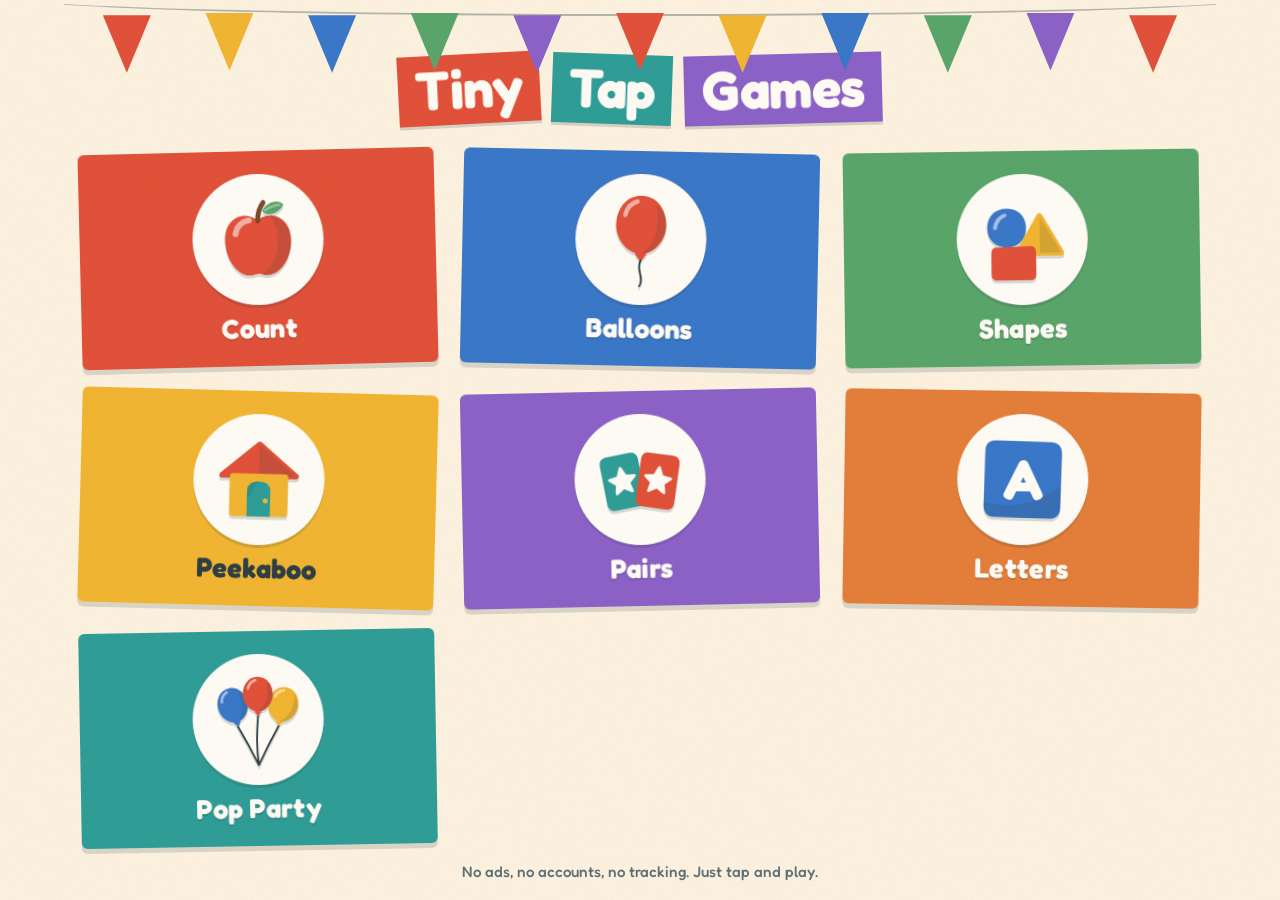
==== commit 59b0eb39: "Add Pop Party, a just-for-fun balloon popping game. Balloons float up and can be tapped or swiped. A" ====
--- a/index.html
+++ b/index.html
@@ -17,6 +17,7 @@
     <title>Tiny Tap Games</title>
     <link rel="icon" href="assets/favicon.svg" type="image/svg+xml" />
     <link rel="manifest" href="manifest.json" />
+    <link rel="apple-touch-icon" href="assets/icons/icon-180.png" />
     <link rel="preload" href="assets/fonts/fredoka-latin.woff2" as="font" type="font/woff2" crossorigin />
     <link rel="stylesheet" href="css/app.css" />
   </head>
@@ -51,20 +52,16 @@
           <span class="card-art" data-art="letter" data-glyph="A" data-color="blue"></span>
           <span class="card-name">Letters</span>
         </a>
+        <a class="game-card" href="games/party/" aria-label="Pop Party">
+          <span class="card-art" data-art="balloonBunch"></span>
+          <span class="card-name">Pop Party</span>
+        </a>
       </nav>
 
       <p class="home-note">No ads, no accounts, no tracking. Just tap and play.</p>
     </main>
     <script src="js/tablet.js"></script>
     <script src="js/art.js"></script>
-    <script>
-      document.querySelectorAll(".card-art").forEach(function (slot) {
-        var art = window.TinyTapArt;
-        var color = art.colors[slot.dataset.color];
-        slot.innerHTML = slot.dataset.glyph
-          ? art.get(slot.dataset.art, slot.dataset.glyph, color)
-          : art.get(slot.dataset.art, color);
-      });
-    </script>
+    <script src="js/home.js"></script>
   </body>
 </html>
--- a/css/app.css
+++ b/css/app.css
@@ -79,7 +79,7 @@
   pointer-events: none;
   opacity: 0.32;
   mix-blend-mode: multiply;
-  background-image: url("data:image/svg+xml,%3Csvg xmlns='http://www.w3.org/2000/svg' width='180' height='180'%3E%3Cfilter id='n'%3E%3CfeTurbulence type='fractalNoise' baseFrequency='0.85' numOctaves='3' stitchTiles='stitch'/%3E%3CfeColorMatrix values='0 0 0 0 0.45 0 0 0 0 0.38 0 0 0 0 0.3 0 0 0 0.22 0'/%3E%3C/filter%3E%3Crect width='180' height='180' filter='url(%23n)'/%3E%3C/svg%3E");
+  background-image: url("../assets/paper.svg");
 }
 
 img,
@@ -278,6 +278,7 @@
 .game-card:nth-child(4) { --card: var(--yellow); --tilt: 1.5deg; animation-delay: 180ms; }
 .game-card:nth-child(5) { --card: var(--purple); --tilt: -1.2deg; animation-delay: 240ms; }
 .game-card:nth-child(6) { --card: var(--orange); --tilt: 0.9deg; animation-delay: 300ms; }
+.game-card:nth-child(7) { --card: var(--teal); --tilt: -1deg; animation-delay: 360ms; }
 
 .game-card:active {
   transform: rotate(var(--tilt, 0deg)) scale(0.95);
@@ -290,8 +291,7 @@
 }
 
 .card-art {
-  display: grid;
-  place-items: center;
+  position: relative;
   width: min(62%, 11rem);
   aspect-ratio: 1;
   border-radius: 50%;
@@ -300,6 +300,11 @@
 }
 
 .card-art .art {
+  /* Absolute so the percentages resolve against the circle itself; as a grid
+     item they collapse to zero in Safari when the circle's width comes from
+     aspect-ratio. */
+  position: absolute;
+  inset: 13%;
   width: 74%;
   height: 74%;
   filter: var(--lift);
@@ -546,6 +551,22 @@
   height: 34%;
 }
 
+.scene .cloud-shadow {
+  filter: drop-shadow(0 3px 0 rgba(45, 63, 69, 0.1));
+}
+
+.scene .hill-shadow {
+  filter: drop-shadow(0 -3px 0 rgba(45, 63, 69, 0.1));
+}
+
+.scene-sky .ground {
+  height: 24%;
+}
+
+.scene-meadow .ground {
+  height: 36%;
+}
+
 .scene .sun {
   position: absolute;
   top: calc(var(--bar) + 0.6rem);
@@ -604,7 +625,7 @@
 }
 
 .scene-street .ground {
-  height: 20%;
+  height: 22%;
 }
 
 /* ---------- Tap pieces ---------- */
@@ -647,6 +668,43 @@
   .playfield[data-count="5"] .item {
     width: min(12.5rem, 36cqi, 30cqb);
     height: min(12.5rem, 36cqi, 30cqb);
+  }
+
+  .playfield[data-count="6"] .item {
+    width: min(11.5rem, 30cqi, 30cqb);
+    height: min(11.5rem, 30cqi, 30cqb);
+  }
+
+  .playfield[data-count="7"] .item,
+  .playfield[data-count="8"] .item {
+    width: min(10rem, 30cqi, 26cqb);
+    height: min(10rem, 30cqi, 26cqb);
+  }
+
+  .playfield[data-count="9"] .item,
+  .playfield[data-count="10"] .item {
+    width: min(9rem, 30cqi, 21cqb);
+    height: min(9rem, 30cqi, 21cqb);
+  }
+}
+
+/* Wide boards: size the pieces so bigger rounds split into even rows (6 in one row, 4 + 4, 5 + 5). */
+@container (min-aspect-ratio: 13 / 10) {
+  .playfield[data-count="6"] .item {
+    width: min(11rem, 13.5cqi, 40cqb);
+    height: min(11rem, 13.5cqi, 40cqb);
+  }
+
+  .playfield[data-count="7"] .item,
+  .playfield[data-count="8"] .item {
+    width: min(12rem, 21cqi, 40cqb);
+    height: min(12rem, 21cqi, 40cqb);
+  }
+
+  .playfield[data-count="9"] .item,
+  .playfield[data-count="10"] .item {
+    width: min(11rem, 17cqi, 40cqb);
+    height: min(11rem, 17cqi, 40cqb);
   }
 }
 
@@ -739,6 +797,33 @@
 .match-grid > :nth-child(6) { animation-delay: 350ms; }
 .match-grid > :nth-child(7) { animation-delay: 420ms; }
 .match-grid > :nth-child(8) { animation-delay: 490ms; }
+.playfield > button:nth-of-type(6),
+.door-row > :nth-child(4) { animation-delay: 350ms; }
+.playfield > button:nth-of-type(7),
+.door-row > :nth-child(5) { animation-delay: 420ms; }
+.playfield > button:nth-of-type(8) { animation-delay: 490ms; }
+.playfield > button:nth-of-type(9),
+.match-grid > :nth-child(9) { animation-delay: 560ms; }
+.playfield > button:nth-of-type(10),
+.match-grid > :nth-child(10) { animation-delay: 630ms; }
+.match-grid > :nth-child(11) { animation-delay: 700ms; }
+.match-grid > :nth-child(12) { animation-delay: 770ms; }
+
+/* Idle hint: the right answer gives a little "over here" wiggle (js/fx.js). */
+.item.hint > .art,
+.balloon.hint > .art,
+.door.hint .doorway,
+.match-card.hint .match-back {
+  animation: hint 1.2s ease-in-out;
+}
+
+@keyframes hint {
+  0%, 100% { transform: scale(1) rotate(0deg); }
+  20% { transform: scale(1.14) rotate(-7deg); }
+  40% { transform: scale(1.14) rotate(7deg); }
+  60% { transform: scale(1.1) rotate(-5deg); }
+  80% { transform: scale(1.05) rotate(3deg); }
+}
 
 /* ---------- Balloon Pop ---------- */
 
@@ -761,6 +846,11 @@
   .balloon {
     width: min(10rem, 19cqi, 34cqb);
   }
+
+  .playfield[data-count="6"] .balloon,
+  .playfield[data-count="7"] .balloon {
+    width: min(8.5rem, 14cqi, 32cqb);
+  }
 }
 
 .balloon .art {
@@ -796,12 +886,116 @@
 
 /* Narrow screens: let balloons flow in rows instead of fixed slots. */
 @media (max-width: 720px) and (orientation: portrait) {
-  .balloon {
+  .balloon,
+  .playfield[data-count] .balloon {
     position: relative;
     left: auto;
     top: auto;
     width: min(7.4rem, 27vw, 22vh);
   }
+
+  .playfield[data-count="6"] .balloon,
+  .playfield[data-count="7"] .balloon {
+    width: min(6.6rem, 27vw, 19vh);
+  }
+}
+
+/* ---------- Pop Party: balloons moved by games/party/game.js ---------- */
+
+.party-field {
+  /* A finger dragged across the sky pops balloons instead of scrolling. */
+  touch-action: none;
+}
+
+.party-balloon {
+  position: absolute;
+  left: 0;
+  top: 0;
+  z-index: 1;
+  width: var(--w);
+  aspect-ratio: 2 / 3;
+  pointer-events: none;
+  will-change: transform;
+}
+
+.party-body {
+  width: 100%;
+  height: 100%;
+  scale: var(--grow, 1);
+  transform-origin: 50% 40%;
+  filter: var(--lift-big);
+  transition: scale 260ms var(--spring);
+}
+
+.party-body .art {
+  display: block;
+  width: 100%;
+  height: 100%;
+}
+
+.party-balloon.fresh .party-body {
+  animation: pop-in 420ms var(--spring) backwards;
+}
+
+.party-balloon.star .party-body {
+  animation: party-twinkle 700ms ease-in-out infinite alternate;
+}
+
+.party-balloon .party-body.puff {
+  animation: party-puff 380ms var(--spring);
+}
+
+.party-balloon .party-body.hint {
+  animation: hint 1.2s ease-in-out;
+}
+
+.party-balloon .party-body.burst {
+  animation: burst 240ms ease-out forwards;
+}
+
+.party-shard,
+.party-ring {
+  position: absolute;
+  z-index: 2;
+  pointer-events: none;
+}
+
+.party-shard {
+  width: 0.9rem;
+  height: 1.2rem;
+  margin: -0.6rem 0 0 -0.45rem;
+  background: var(--c);
+  clip-path: polygon(8% 0, 100% 14%, 78% 100%, 0 72%);
+  animation: spark 520ms ease-out forwards;
+}
+
+.party-shard:nth-of-type(3n) {
+  clip-path: polygon(50% 0, 100% 100%, 0 82%);
+}
+
+.party-ring {
+  width: var(--d);
+  height: var(--d);
+  margin: calc(var(--d) / -2) 0 0 calc(var(--d) / -2);
+  border: 0.3rem solid var(--cream);
+  border-radius: 50%;
+  animation: party-ring 320ms ease-out forwards;
+}
+
+@keyframes party-twinkle {
+  from { transform: scale(1) rotate(-3deg); }
+  to { transform: scale(1.09) rotate(3deg); }
+}
+
+@keyframes party-puff {
+  0%, 100% { transform: rotate(0deg) scale(1); }
+  30% { transform: rotate(-9deg) scale(1.12); }
+  65% { transform: rotate(7deg) scale(1.04); }
+}
+
+@keyframes party-ring {
+  from { transform: scale(0.4); opacity: 0.95; }
+  to { transform: scale(1.3); opacity: 0; }
 }
 
 /* ---------- Peekaboo: a street of little houses ---------- */
@@ -829,6 +1023,7 @@
   flex: 0 0 auto;
   width: min(15rem, 30cqi, 60cqb);
   aspect-ratio: 4 / 5;
+  touch-action: manipulation;
   padding: 0;
   border: 0;
   background: transparent;
@@ -839,6 +1034,16 @@
 
 .door:nth-child(2) { --wall: var(--pink); --roof: var(--blue); --paint: var(--purple); }
 .door:nth-child(3) { --wall: #9ed0e6; --roof: var(--green); --paint: var(--red); }
+.door:nth-child(4) { --wall: #c9e3a6; --roof: var(--purple); --paint: var(--blue); }
+.door:nth-child(5) { --wall: #f6cf8e; --roof: var(--teal); --paint: var(--orange); }
+
+.door-row[data-count="4"] .door {
+  width: min(13rem, 23cqi, 56cqb);
+}
+
+.door-row[data-count="5"] .door {
+  width: min(11.5rem, 18.5cqi, 50cqb);
+}
 
 .door:active {
   transform: scale(0.96);
@@ -956,9 +1161,9 @@
   position: relative;
   z-index: 1;
   display: grid;
-  grid-template-columns: repeat(4, minmax(0, 1fr));
+  grid-template-columns: repeat(var(--cols, 4), minmax(0, 1fr));
   gap: clamp(0.5rem, 2.4cqi, 1.3rem);
-  width: min(100%, 46rem, 140cqb);
+  width: min(100%, calc(var(--cols, 4) * 11.5rem), calc(92cqb * var(--cols, 4) / var(--rows, 2)));
 }
 
 .match-card {
@@ -1024,12 +1229,6 @@
   animation: hop 460ms var(--spring);
 }
 
-@media (max-width: 560px) and (orientation: portrait) {
-  .match-grid {
-    grid-template-columns: repeat(2, minmax(0, 1fr));
-    width: min(100%, 22rem, 48cqb);
-  }
-}
 
 /* ---------- Round complete ---------- */
 
@@ -1038,6 +1237,9 @@
   inset: 0;
   z-index: 3;
   display: none;
+  /* One cell exactly the size of the free space, so a card scaled down by
+     js/fx.js stays centred in it rather than hanging off the bottom. */
+  grid-template: minmax(0, 1fr) / minmax(0, 1fr);
   place-items: center;
   padding: calc(var(--bar) + var(--safe-top)) 1rem calc(2.6rem + var(--safe-bottom));
   background: rgba(253, 243, 225, 0.6);
@@ -1053,12 +1255,11 @@
   position: relative;
   z-index: 1;
   display: grid;
+  grid-template-columns: minmax(0, 1fr);
   justify-items: center;
   gap: 0.2rem;
   width: min(22rem, 100%);
-  max-height: 100%;
   padding: 1.1rem 1.2rem 1.3rem;
-  overflow: auto;
   background: var(--cream);
   text-align: center;
   filter: drop-shadow(0 6px 0 rgba(45, 63, 69, 0.16));
@@ -1093,11 +1294,15 @@
   display: flex;
   justify-content: center;
   gap: 0.2rem;
+  max-width: 100%;
   height: clamp(4.5rem, 20vh, 9rem);
   margin-bottom: 0.2rem;
 }
 
+/* Long rows (ten apples) shrink to the card's width instead of spilling out. */
 .done-art .art {
+  flex: 0 1 auto;
+  min-width: 0;
   height: 100%;
   width: auto;
   aspect-ratio: 1;
@@ -1113,6 +1318,19 @@
 .done-art .art:nth-child(2) { animation-delay: 300ms; }
 .done-art .art:nth-child(3) { animation-delay: 400ms; }
 .done-art .art:nth-child(4) { animation-delay: 500ms; }
+
+.done-art.rows {
+  --cell: clamp(2.6rem, 10vh, 4.6rem);
+  flex-wrap: wrap;
+  align-content: center;
+  width: min(100%, var(--cols) * var(--cell) + (var(--cols) - 1) * 0.2rem);
+  height: auto;
+}
+
+.done-art.rows .art {
+  flex: 0 0 calc((100% - (var(--cols) - 1) * 0.2rem) / var(--cols));
+  height: auto;
+}
 
 .done-art.balloon-art .art {
   aspect-ratio: 2 / 3;
@@ -1189,6 +1407,9 @@
   animation: star-in 600ms var(--spring);
 }
 
+.progress[data-level="2"] i.on { background: var(--orange); }
+.progress[data-level="3"] i.on { background: var(--purple); }
+
 .progress.full i {
   animation: dance 700ms var(--spring) infinite alternate;
 }
@@ -1262,6 +1483,40 @@
   0% { transform: translate(0, 0) rotate(0deg); opacity: 1; }
   85% { opacity: 1; }
   100% { transform: translate(var(--dx), var(--fall)) rotate(var(--spin)); opacity: 0; }
+}
+
+/* ---------- Narrow screens (phones held upright) ---------- */
+
+/* Tighter top bar so the prompt words fit between the buttons. The whole
+   prompt still replays on tap, so its speaker icon can go. */
+@media (max-width: 430px) {
+  :root {
+    --btn: 2.9rem;
+  }
+
+  .topbar {
+    gap: 0.4rem;
+    padding-left: calc(0.5rem + var(--safe-left));
+    padding-right: calc(0.5rem + var(--safe-right));
+  }
+
+  .prompt {
+    gap: 0.35rem;
+    padding: 0.3rem 0.6rem 0.3rem 0.3rem;
+  }
+
+  .chip {
+    width: calc(var(--btn) * 0.8);
+    height: calc(var(--btn) * 0.8);
+  }
+
+  .prompt h1 {
+    font-size: 1.05rem;
+  }
+
+  .replay {
+    display: none;
+  }
 }
 
 /* ---------- Short screens (phones held sideways) ---------- */
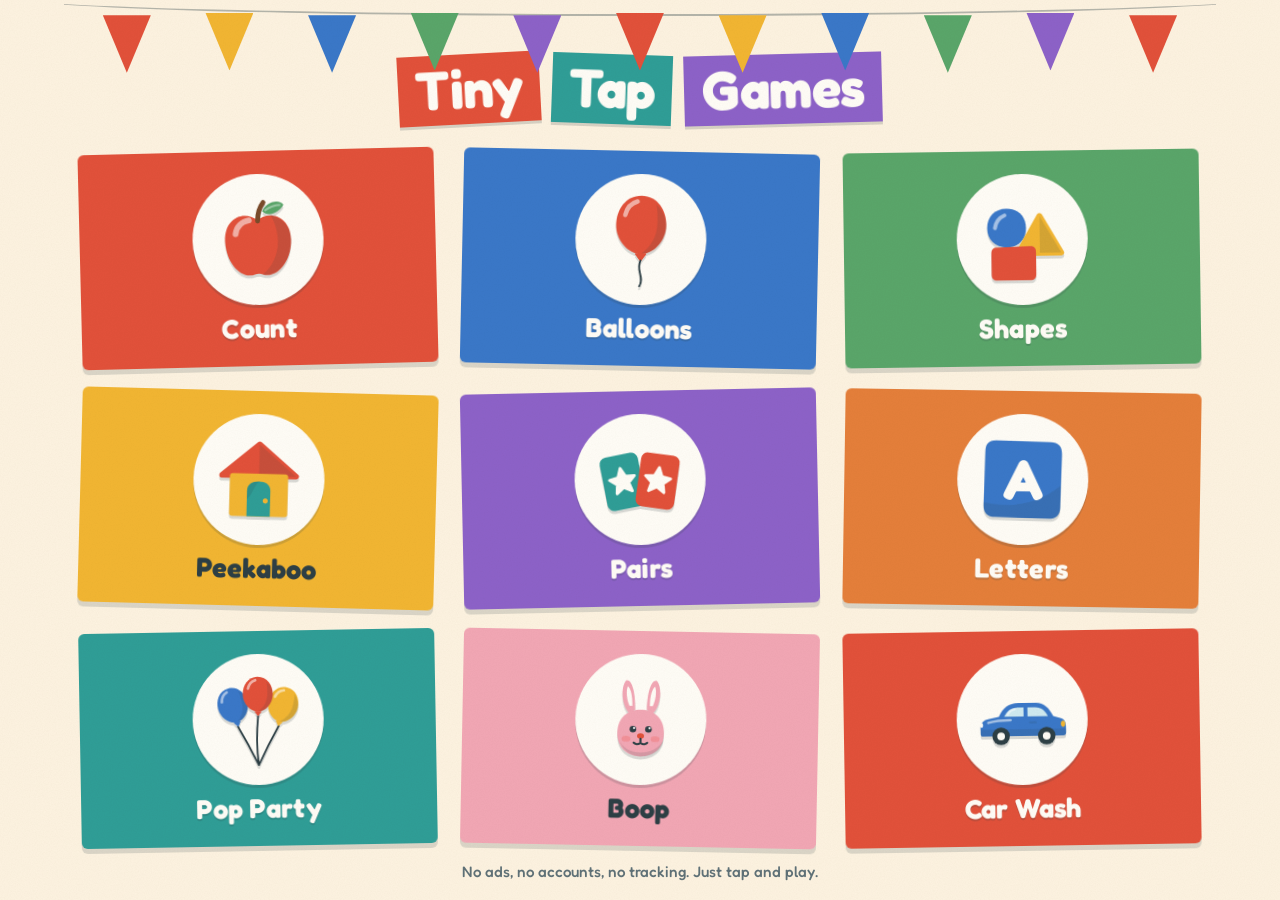
==== commit deebda5c: "Add Boop and Car Wash, two more just-for-fun games. Boop: animals peek out of burrows and duck back " ====
--- a/index.html
+++ b/index.html
@@ -56,6 +56,14 @@
           <span class="card-art" data-art="balloonBunch"></span>
           <span class="card-name">Pop Party</span>
         </a>
+        <a class="game-card" href="games/boop/" aria-label="Boop">
+          <span class="card-art" data-art="rabbit"></span>
+          <span class="card-name">Boop</span>
+        </a>
+        <a class="game-card" href="games/wash/" aria-label="Car Wash">
+          <span class="card-art" data-art="car" data-color="blue"></span>
+          <span class="card-name">Car Wash</span>
+        </a>
       </nav>
 
       <p class="home-note">No ads, no accounts, no tracking. Just tap and play.</p>
--- a/css/app.css
+++ b/css/app.css
@@ -279,6 +279,8 @@
 .game-card:nth-child(5) { --card: var(--purple); --tilt: -1.2deg; animation-delay: 240ms; }
 .game-card:nth-child(6) { --card: var(--orange); --tilt: 0.9deg; animation-delay: 300ms; }
 .game-card:nth-child(7) { --card: var(--teal); --tilt: -1deg; animation-delay: 360ms; }
+.game-card:nth-child(8) { --card: var(--pink); --tilt: 1.1deg; animation-delay: 420ms; }
+.game-card:nth-child(9) { --card: var(--red); --tilt: -0.9deg; animation-delay: 480ms; }
 
 .game-card:active {
   transform: rotate(var(--tilt, 0deg)) scale(0.95);
@@ -317,7 +319,8 @@
   text-shadow: 0 2px 0 rgba(45, 63, 69, 0.2);
 }
 
-.game-card:nth-child(4) .card-name {
+.game-card:nth-child(4) .card-name,
+.game-card:nth-child(8) .card-name {
   color: var(--ink);
   text-shadow: none;
 }
@@ -998,6 +1001,278 @@
   to { transform: scale(1.3); opacity: 0; }
 }
 
+/* ---------- Boop: animals peeking out of burrows ---------- */
+
+.boop-field {
+  padding-top: calc(var(--bar) + var(--safe-top) + 12vh);
+}
+
+.boop-field .scene .ground {
+  height: 66%;
+}
+
+.burrow {
+  position: relative;
+  z-index: 1;
+  flex: 0 0 auto;
+  width: min(12rem, 26vw, 34vh);
+  aspect-ratio: 1 / 1.05;
+  padding: 0;
+  border: 0;
+  background: transparent;
+  animation: pop-in 480ms var(--spring) backwards;
+}
+
+@supports (width: 1cqi) {
+  .burrow {
+    width: min(17rem, 27cqi, 70cqb);
+  }
+
+  .playfield[data-count="5"] .burrow,
+  .playfield[data-count="6"] .burrow {
+    width: min(15rem, 27cqi, 42cqb);
+  }
+
+  /* Upright screens: two burrows to a row. */
+  @container (max-aspect-ratio: 3 / 4) {
+    .burrow,
+    .playfield[data-count] .burrow {
+      width: min(15rem, 42cqi, 27cqb);
+    }
+  }
+}
+
+.burrow-mound {
+  position: absolute;
+  left: 0;
+  right: 0;
+  bottom: 1%;
+  height: 34%;
+  border-radius: 50%;
+  background: #b98a5a;
+  filter: var(--lift);
+}
+
+.burrow-hole {
+  position: absolute;
+  left: 11%;
+  right: 11%;
+  bottom: 9%;
+  height: 22%;
+  border-radius: 50%;
+  background: #4a3a30;
+}
+
+/* A window whose bottom edge is the front rim of the hole, so the animal
+   seems to rise out of it. */
+.burrow-peek {
+  position: absolute;
+  left: 11%;
+  right: 11%;
+  top: 0;
+  bottom: 9%;
+  overflow: hidden;
+  border-radius: 0 0 50% 50% / 0 0 12% 12%;
+}
+
+.burrow-animal {
+  position: absolute;
+  left: 1%;
+  right: 1%;
+  bottom: 4%;
+  aspect-ratio: 1;
+  transform: translateY(112%);
+  transition: transform 200ms ease-in;
+}
+
+.burrow.up .burrow-animal {
+  transform: translateY(0);
+  transition: transform 340ms var(--spring);
+}
+
+.burrow-animal .art {
+  display: block;
+  width: 100%;
+  height: 100%;
+  transform-origin: 50% 100%;
+}
+
+.burrow.booped .burrow-animal .art {
+  animation: boop 420ms var(--spring);
+}
+
+.burrow.hint .burrow-animal .art {
+  animation: hint 1.2s ease-in-out;
+}
+
+.burrow.empty .burrow-mound {
+  animation: bump 300ms var(--spring);
+}
+
+@keyframes boop {
+  0%, 100% { transform: scale(1); }
+  30% { transform: scale(1.18, 0.78); }
+  65% { transform: scale(0.92, 1.12); }
+}
+
+/* ---------- Car Wash ---------- */
+
+.wash-field {
+  /* Rubbing the car must not scroll or zoom the page. */
+  touch-action: none;
+}
+
+.scene-wash {
+  background: linear-gradient(180deg, #a9d8e8 0%, var(--sky) 60%);
+}
+
+.scene-wash .verge,
+.scene-wash .road {
+  position: absolute;
+  left: 0;
+  right: 0;
+}
+
+.scene-wash .verge {
+  bottom: 22%;
+  height: 9%;
+  background: #9dcf87;
+  filter: drop-shadow(0 -3px 0 rgba(45, 63, 69, 0.1));
+}
+
+.scene-wash .road {
+  bottom: 0;
+  height: 24%;
+  background: #8b9199;
+  filter: drop-shadow(0 -3px 0 rgba(45, 63, 69, 0.12));
+}
+
+.scene-wash .road::after {
+  content: "";
+  position: absolute;
+  left: 0;
+  right: 0;
+  top: 52%;
+  height: 7%;
+  background: repeating-linear-gradient(90deg, var(--cream) 0 3rem, transparent 3rem 6rem);
+}
+
+.wash-car {
+  position: absolute;
+  left: 50%;
+  bottom: 14%;
+  z-index: 1;
+  width: min(40rem, 84vw, 70vh);
+  aspect-ratio: 200 / 120;
+  translate: -50% 0;
+  transition: transform 1000ms cubic-bezier(0.2, 0.8, 0.3, 1);
+}
+
+@supports (width: 1cqi) {
+  .wash-car {
+    width: min(42rem, 86cqi, 108cqb);
+  }
+}
+
+.wash-car.park-left {
+  transform: translateX(-120vw);
+  transition: none;
+}
+
+.wash-car.leave {
+  transform: translateX(120vw);
+  transition: transform 1000ms cubic-bezier(0.6, 0, 0.9, 0.5);
+}
+
+.wash-body {
+  position: relative;
+  width: 100%;
+  height: 100%;
+  filter: var(--lift-big);
+}
+
+.wash-body > .art {
+  display: block;
+  width: 100%;
+  height: 100%;
+}
+
+.wash-car.shiny .wash-body {
+  animation: hop 600ms var(--spring);
+}
+
+.wash-splat {
+  position: absolute;
+  width: var(--size);
+  aspect-ratio: 1;
+  translate: -50% -50%;
+  transition: opacity 120ms ease, scale 120ms ease;
+}
+
+.wash-splat .art {
+  display: block;
+  width: 100%;
+  height: 100%;
+}
+
+.wash-splat.gone {
+  opacity: 0 !important;
+  scale: 0.2 !important;
+  transition-duration: 280ms;
+}
+
+.wash-splat.hint {
+  animation: hint 1.2s ease-in-out;
+}
+
+.wash-sponge,
+.wash-bubble {
+  position: absolute;
+  z-index: 2;
+  pointer-events: none;
+}
+
+.wash-sponge {
+  left: 0;
+  top: 0;
+  width: clamp(3.4rem, 13vmin, 6rem);
+  aspect-ratio: 1;
+  translate: -50% -50%;
+  opacity: 0;
+  filter: var(--lift);
+  transition: opacity 150ms ease;
+}
+
+.wash-sponge.on {
+  opacity: 1;
+}
+
+.wash-sponge .art {
+  display: block;
+  width: 100%;
+  height: 100%;
+}
+
+.wash-bubble {
+  width: var(--size);
+  height: var(--size);
+  margin: calc(var(--size) / -2) 0 0 calc(var(--size) / -2);
+  border-radius: 50%;
+  background: rgba(255, 253, 247, 0.92);
+  box-shadow: inset -0.12rem -0.12rem 0 rgba(58, 120, 201, 0.2);
+  animation: wash-bubble 900ms ease-out forwards;
+}
+
+.done-art.car-art .art {
+  aspect-ratio: 200 / 120;
+}
+
+@keyframes wash-bubble {
+  0% { opacity: 1; transform: scale(0.3); }
+  70% { opacity: 0.9; }
+  100% { opacity: 0; transform: translate(var(--dx), var(--dy)) scale(1.1); }
+}
+
 /* ---------- Peekaboo: a street of little houses ---------- */
 
 .door-row {
